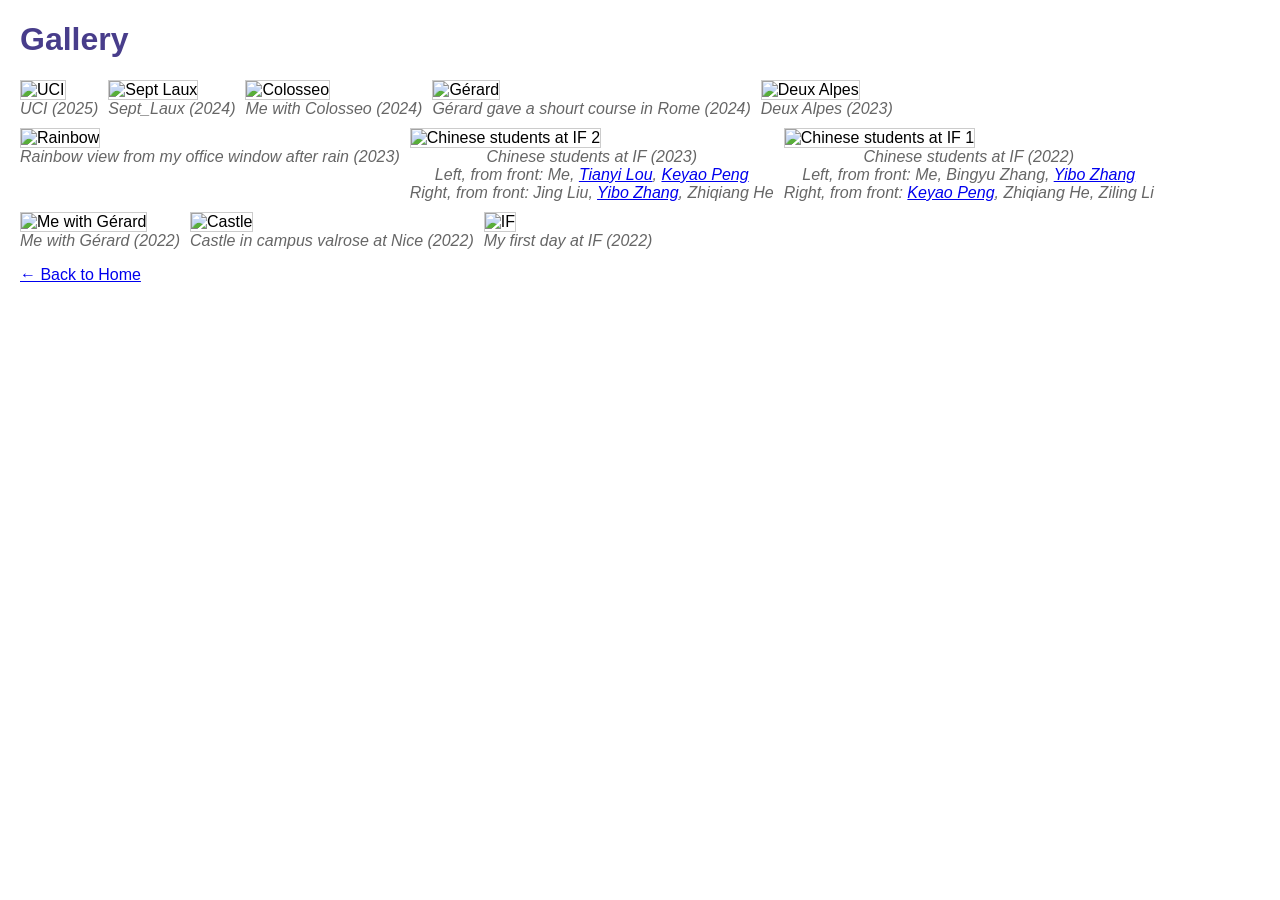
==== gallery.html @ c3345ebe "Create gallery.html" ====
<!DOCTYPE html>
<html lang="en">
<head>
  <meta charset="UTF-8">
  <title>Gallery</title>
  <style>
    body { font-family:sans-serif; background:white; margin:20px; }
    h1 { color:#483d8b; }
    .gallery { display:flex; flex-wrap:wrap; gap:10px; }
    .gallery figure { margin:0; }
    .gallery img { max-width:300px; height:auto; border:1px solid #ccc; }
    .gallery figcaption { text-align:center; font-style:italic; color:#666; }
  </style>
</head>
</head>
<body>
  <h1>Gallery</h1>
  <div class="gallery">

    <figure>
      <img src="gallery/UCI.jpg" alt="UCI">
      <figcaption>UCI (2025)</figcaption>
    </figure>
    
    <figure>
      <img src="gallery/Sept_Laux.jpg" alt="Sept Laux">
      <figcaption>Sept_Laux (2024)</figcaption>
    </figure>

    <figure>
      <img src="gallery/colosseo.jpg" alt="Colosseo">
      <figcaption>Me with Colosseo (2024)</figcaption>
    </figure>
    
    <figure>
      <img src="gallery/Gerard_Rome_Nov_2024.jpg" alt="Gérard">
      <figcaption>Gérard gave a shourt course in Rome (2024)</figcaption>
    </figure>

    <figure>
      <img src="gallery/deux_alpes" alt="Deux Alpes">
      <figcaption>Deux Alpes (2023)</figcaption>
    </figure>
    
    <figure>
      <img src="gallery/rainbow.jpg" alt="Rainbow">
      <figcaption>Rainbow view from my office window after rain (2023)</figcaption>
    </figure>
    
    <figure>
      <img src="gallery/IF2023.jpg" alt="Chinese students at IF 2">
       <figcaption>
        Chinese students at IF (2023)<br>
        Left, from front: Me, <a href="https://sites.google.com/view/tianyilou/">Tianyi Lou</a>, <a href="https://iamcxds.github.io/">Keyao Peng</a><br>
        Right, from front: Jing Liu, <a href="https://ahdoc.github.io/yibozhang/me.html">Yibo Zhang</a>, Zhiqiang He
      </figcaption>
    </figure>
    
    <figure>
      <img src="gallery/IF2022.jpg" alt="Chinese students at IF 1">
       <figcaption>
        Chinese students at IF (2022)<br>
        Left, from front: Me, Bingyu Zhang, <a href="https://ahdoc.github.io/yibozhang/me.html">Yibo Zhang</a><br>
        Right, from front: <a href="https://iamcxds.github.io/">Keyao Peng</a>, Zhiqiang He, Ziling Li
      </figcaption>
    </figure>
    
    <figure>
      <img src="gallery/Sha_Besson_2022.jpg" alt="Me with Gérard">
      <figcaption>Me with Gérard (2022)</figcaption>
    </figure>
    
    <figure>
      <img src="gallery/castle_valrose.jpg" alt="Castle">
      <figcaption>Castle in campus valrose at Nice (2022)</figcaption>
    </figure>
    
    <figure>
      <img src="gallery/first_day_if.jpg" alt="IF">
      <figcaption>My first day at IF (2022)</figcaption>
    </figure>
    <!-- 根据需要添加更多图片 -->
  </div>

  <p><a href="index.html">← Back to Home</a></p>
</body>
</html>
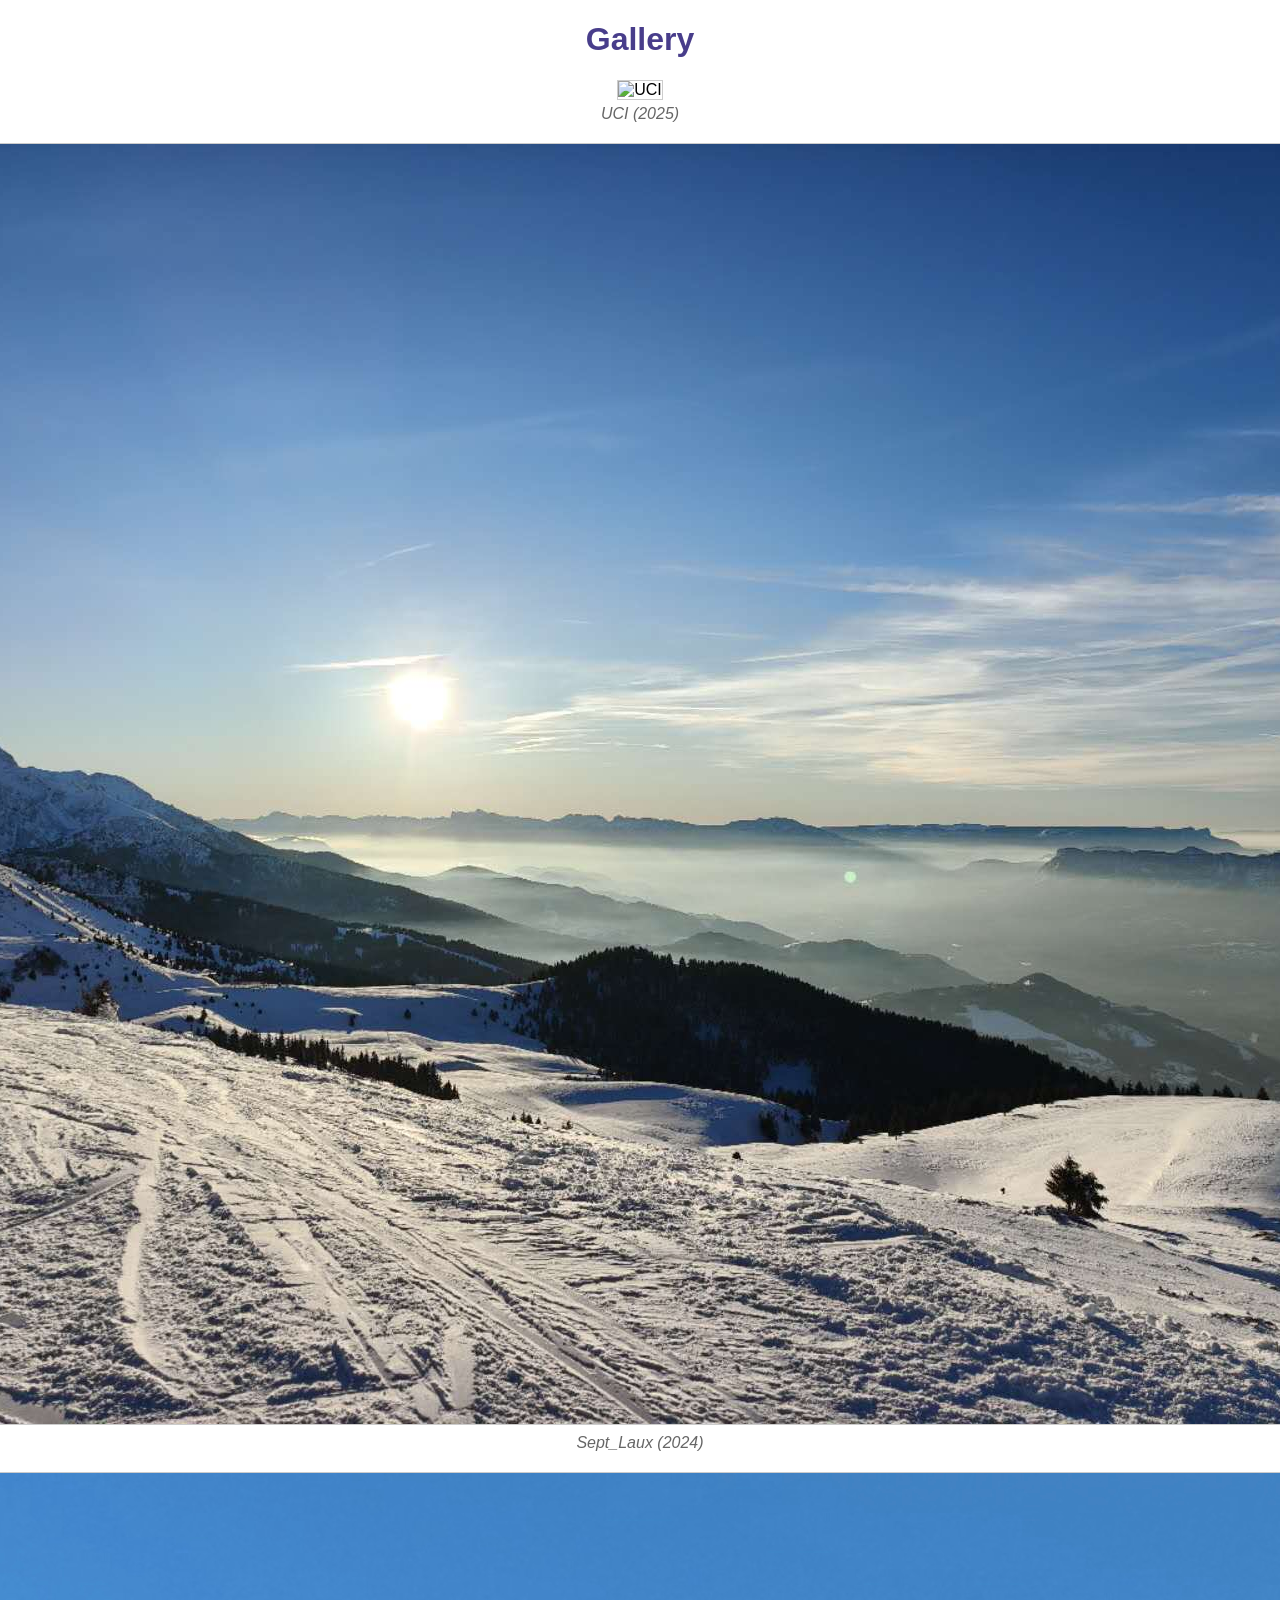
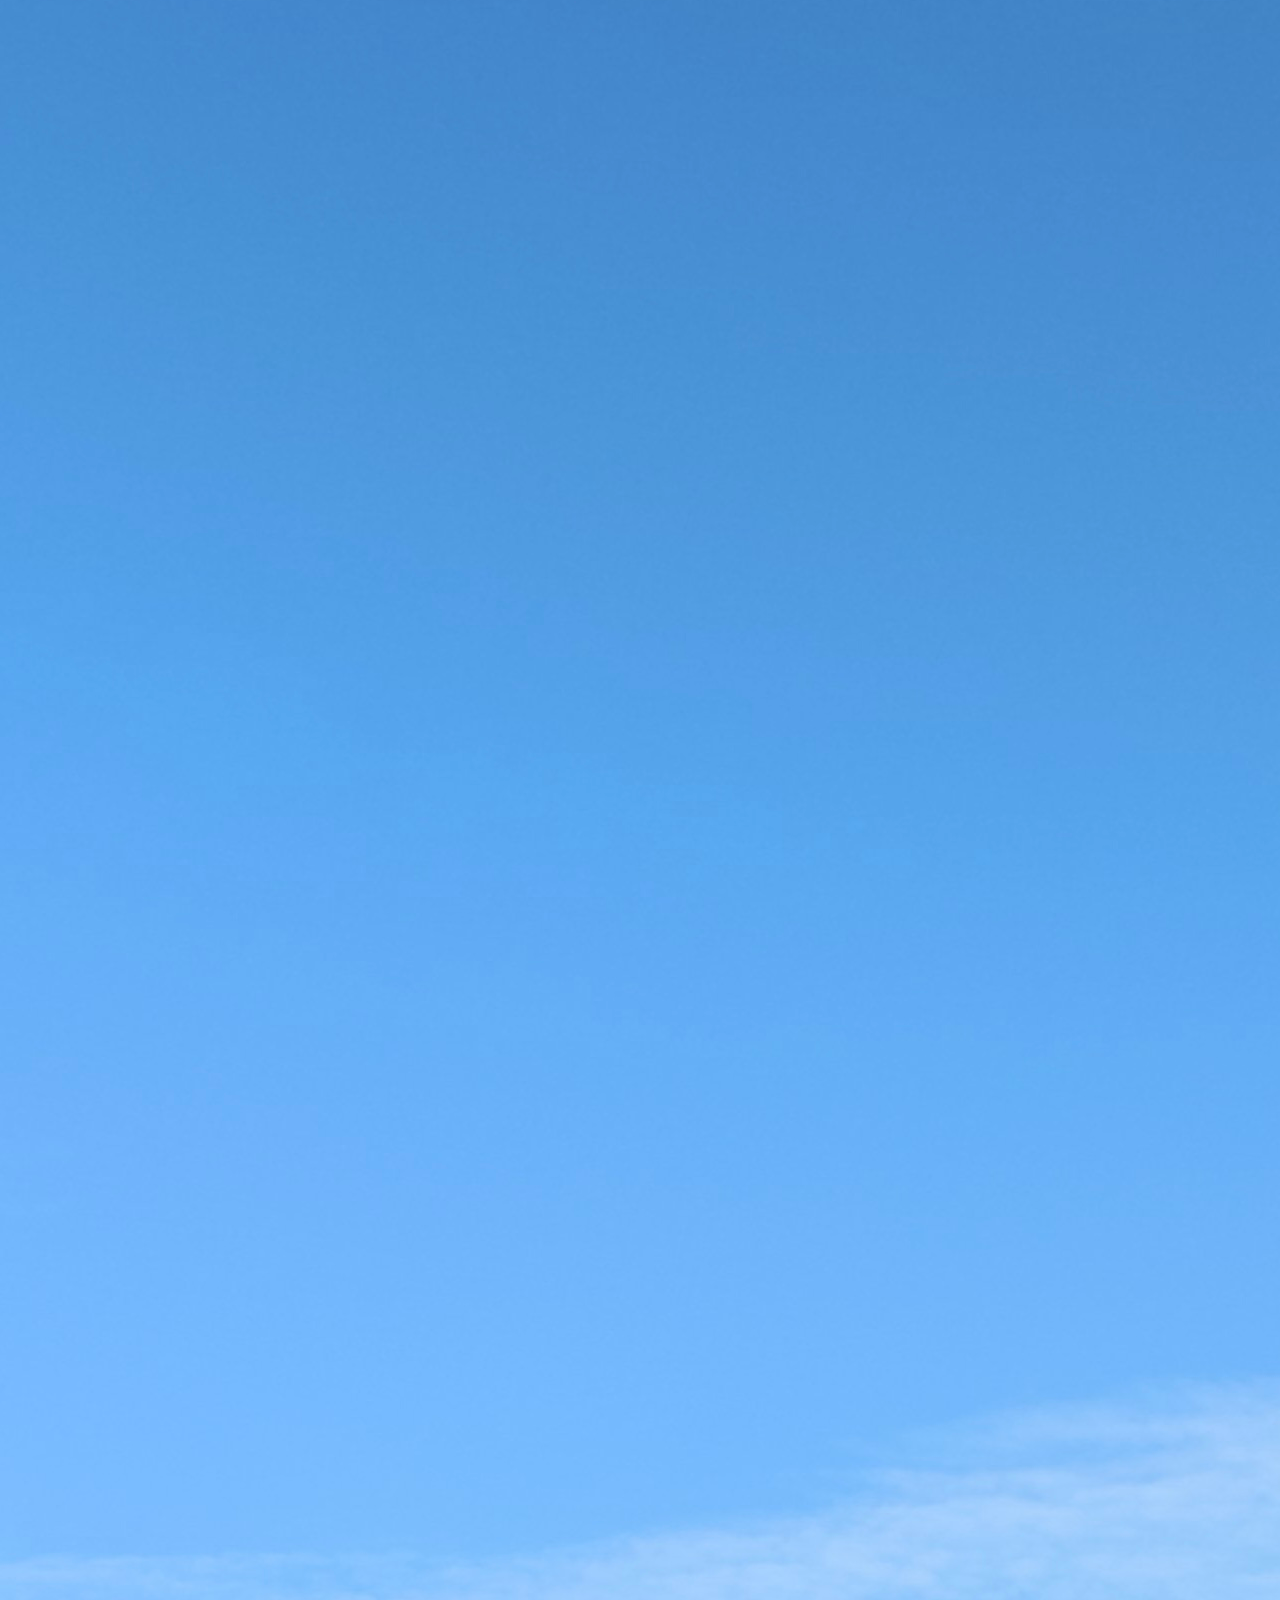
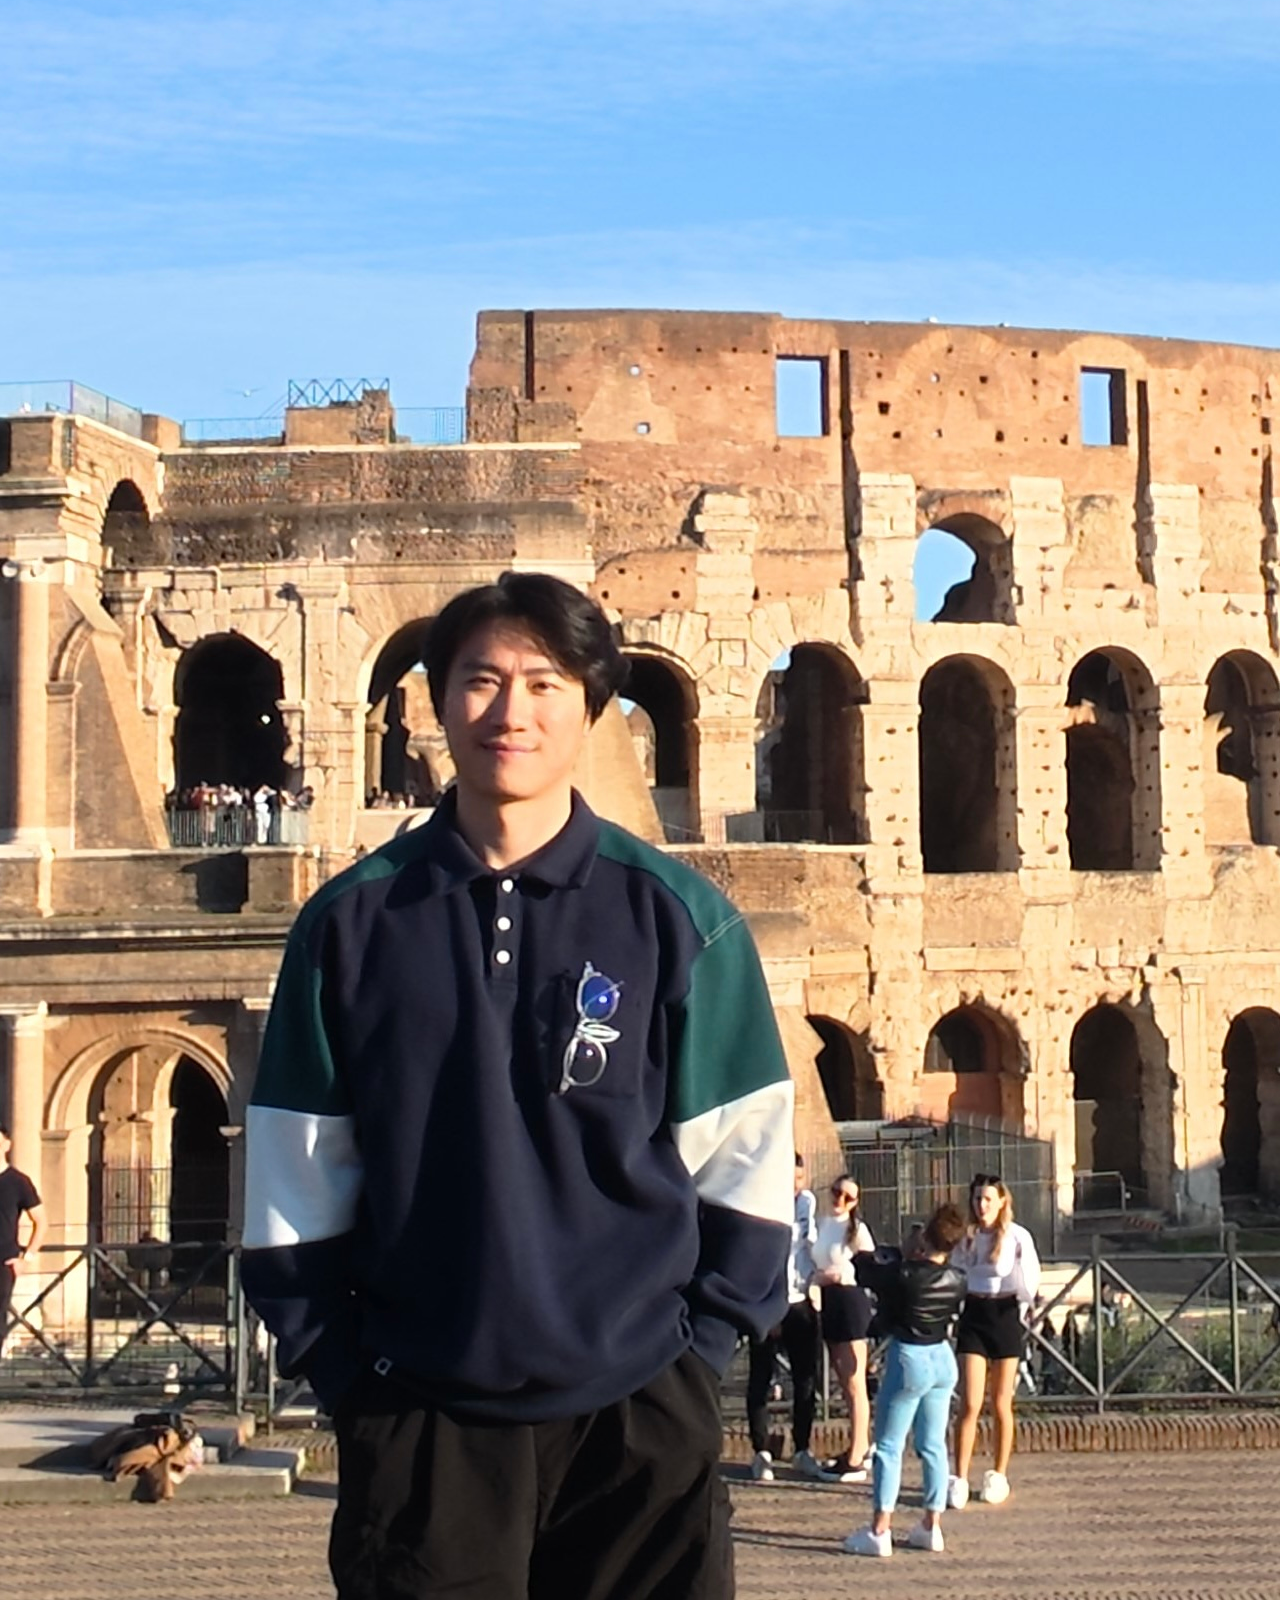
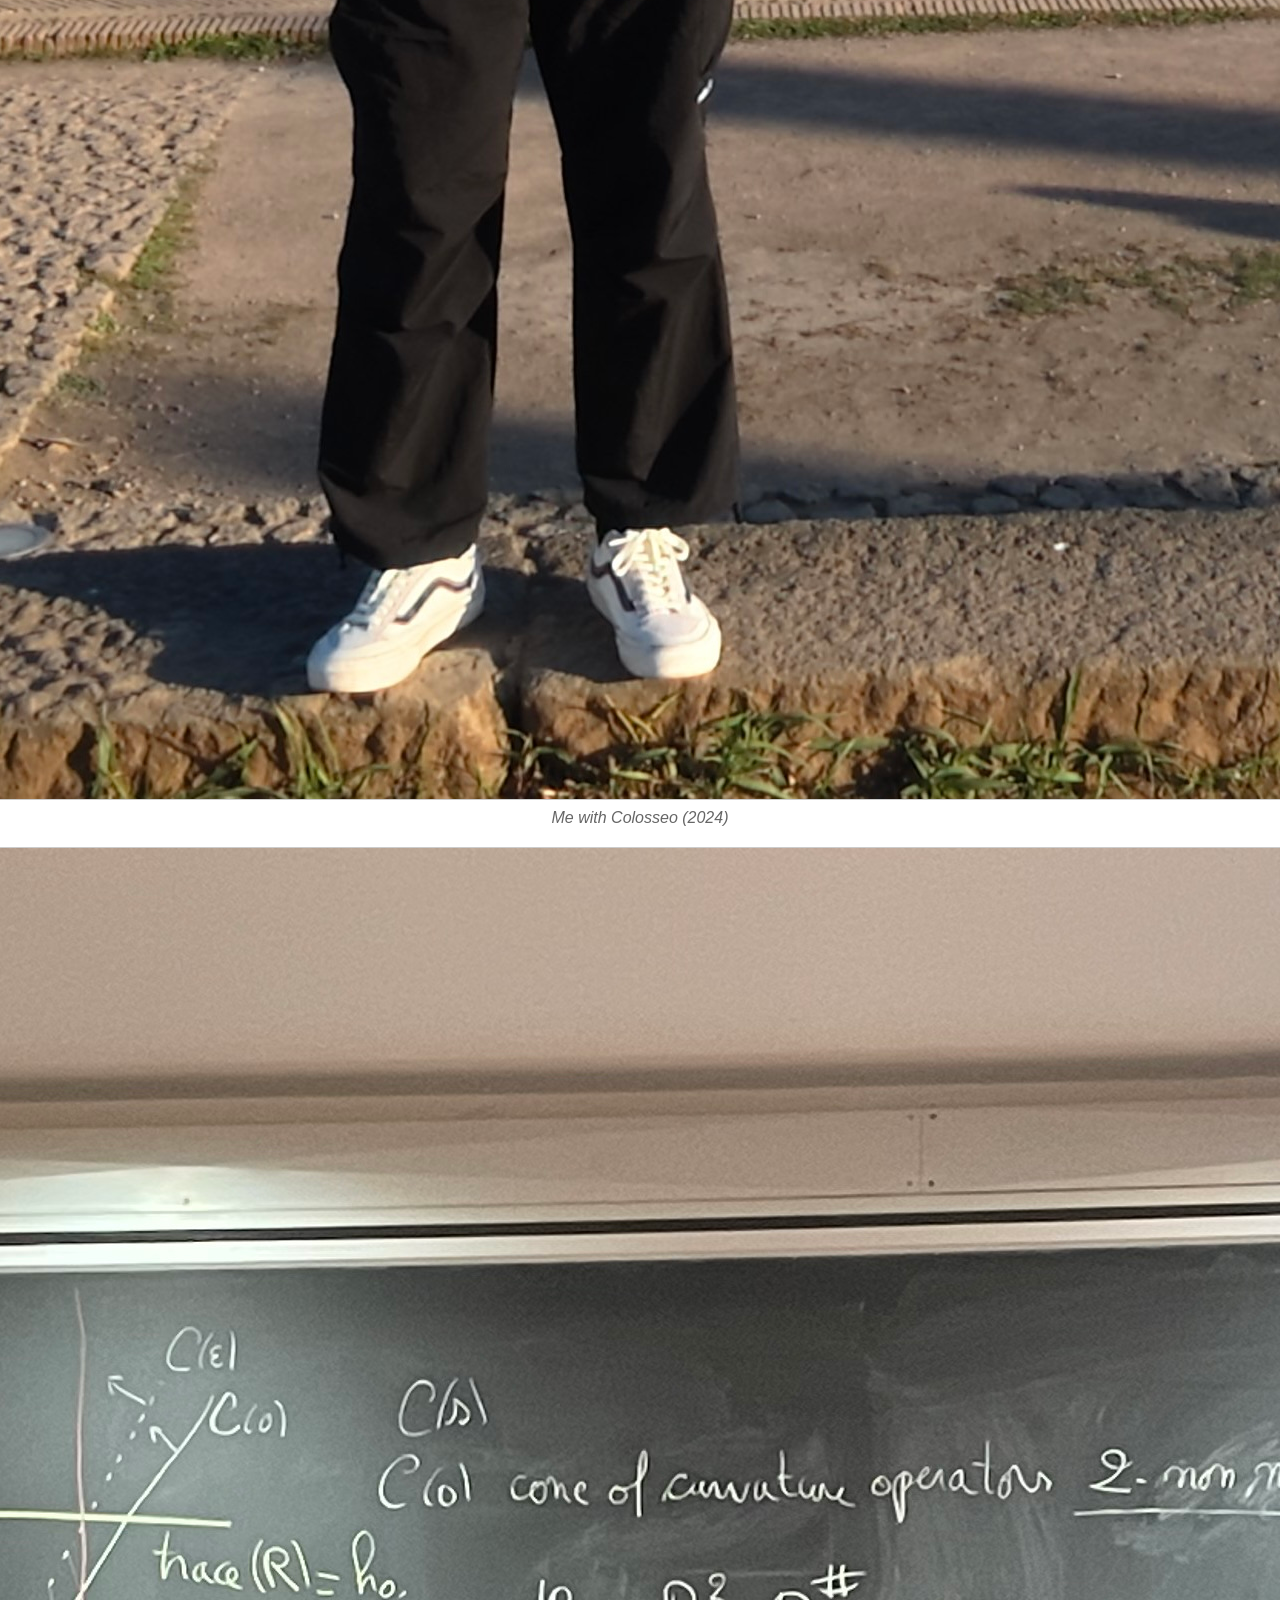
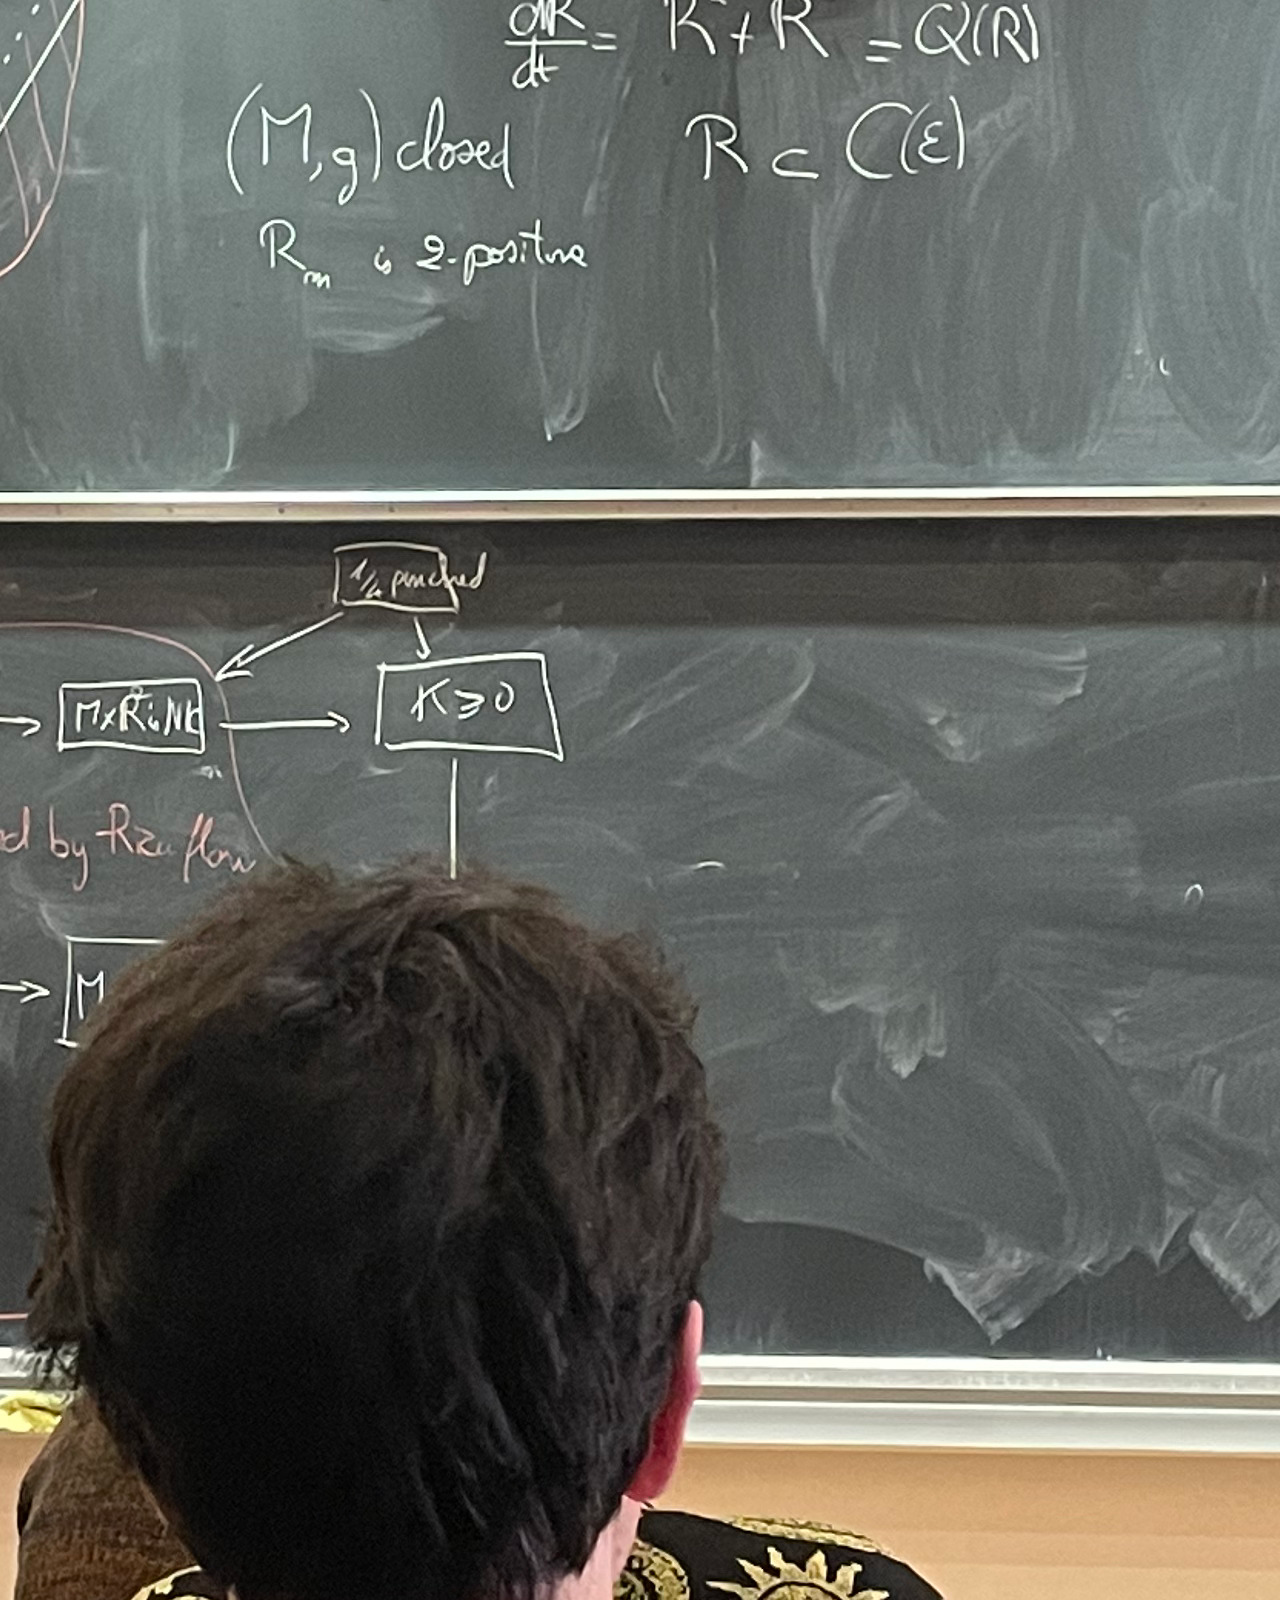
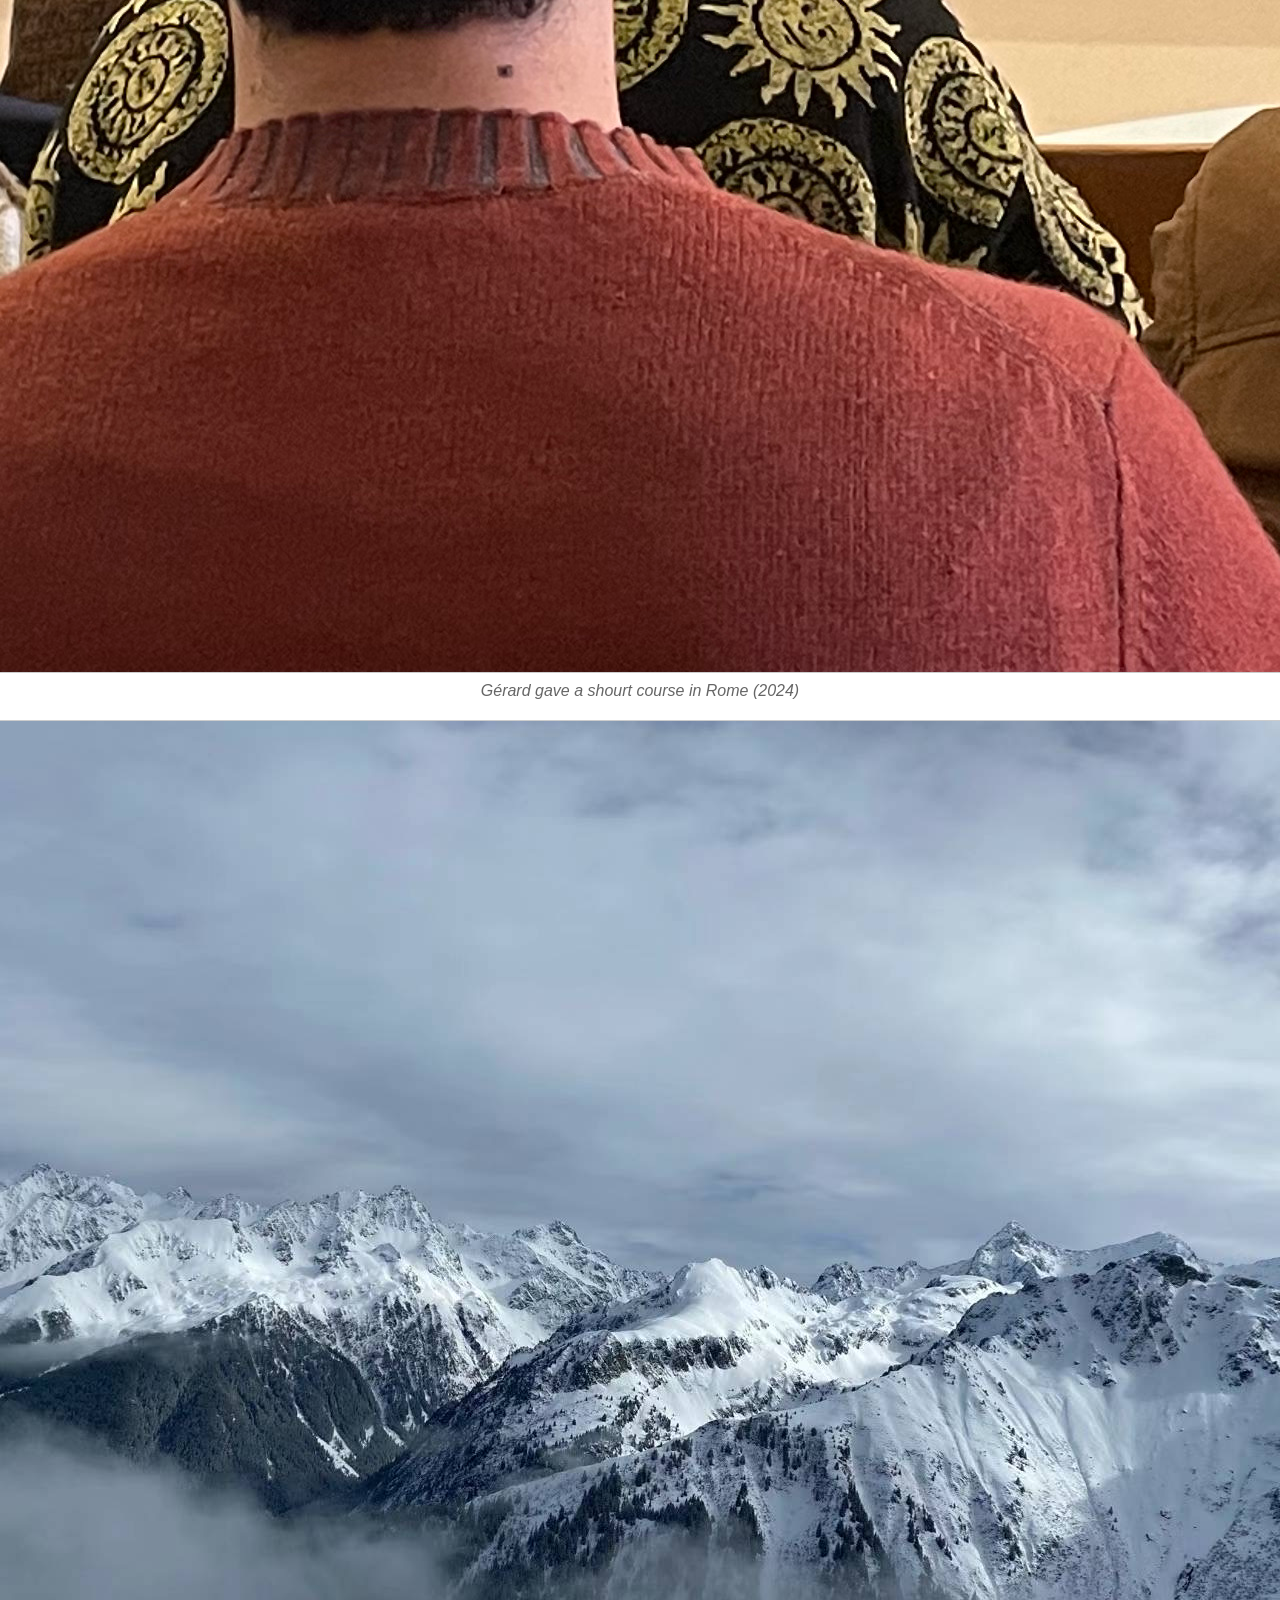
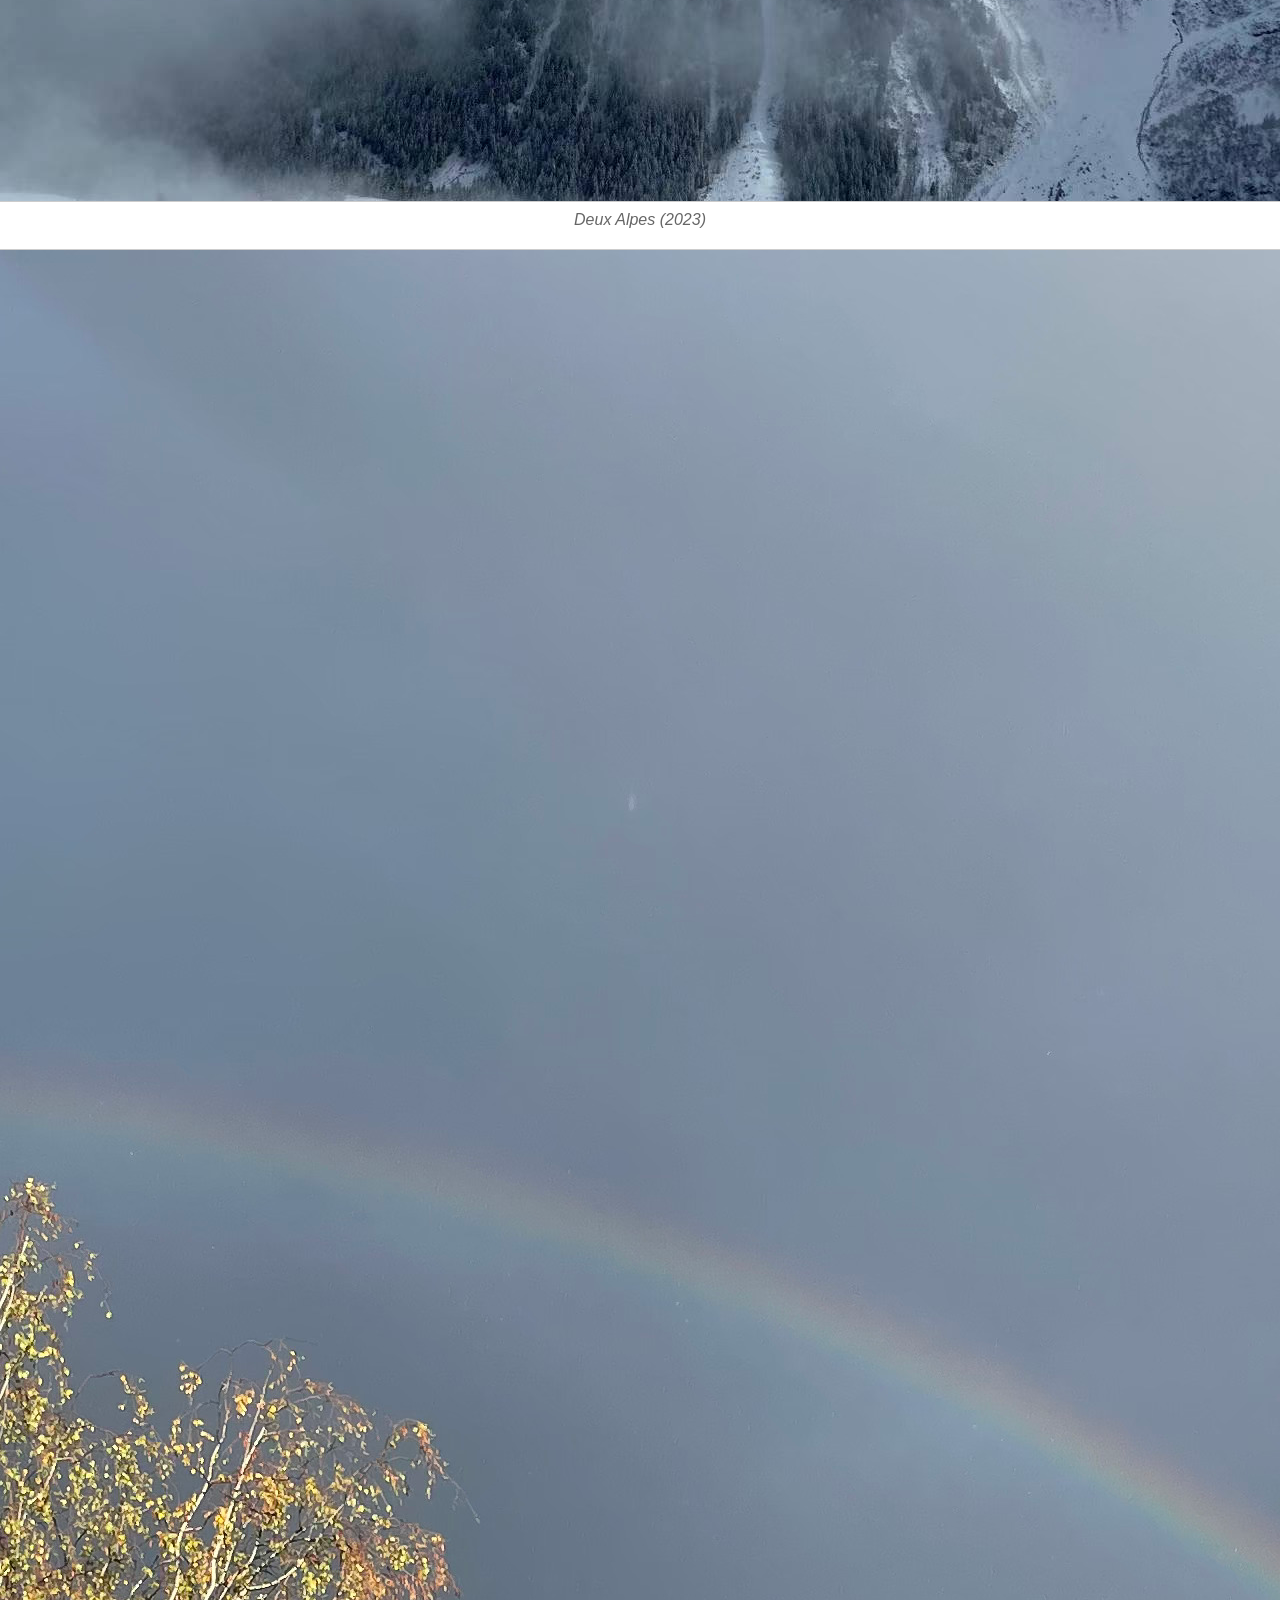
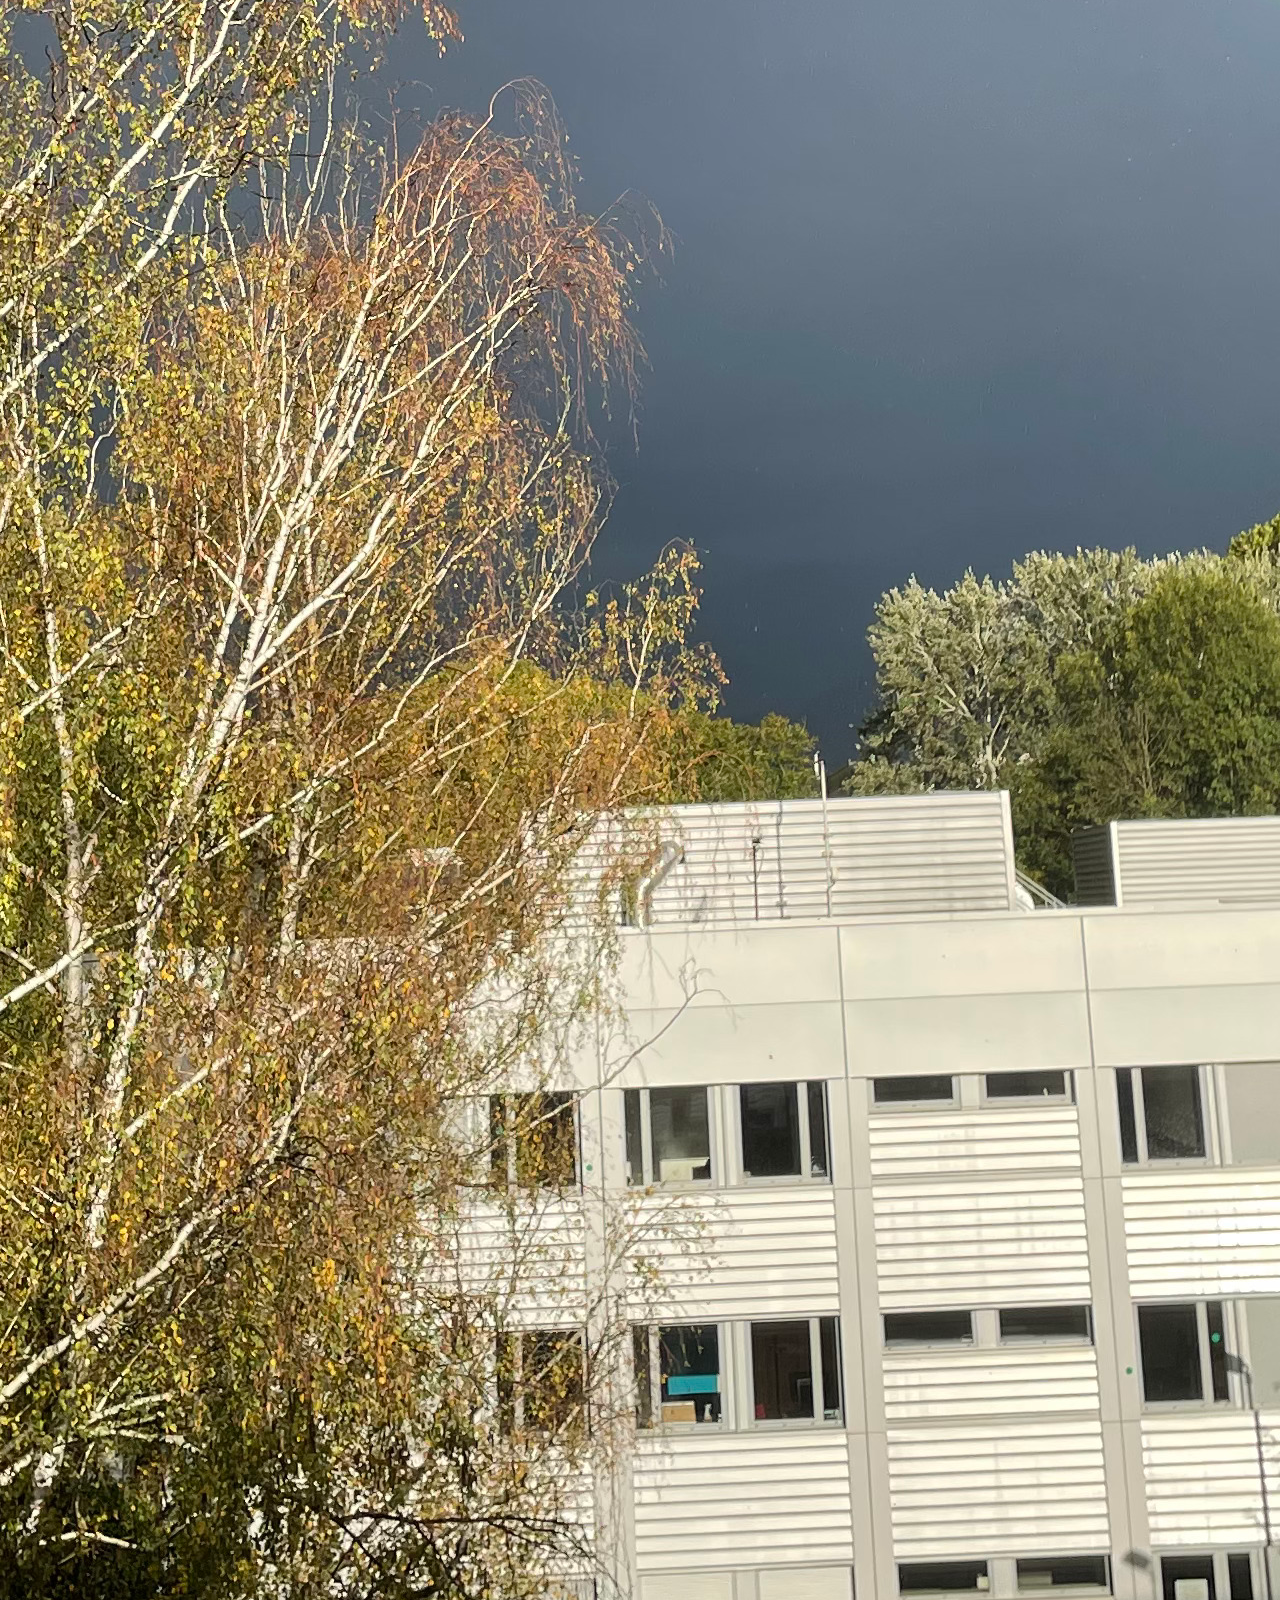
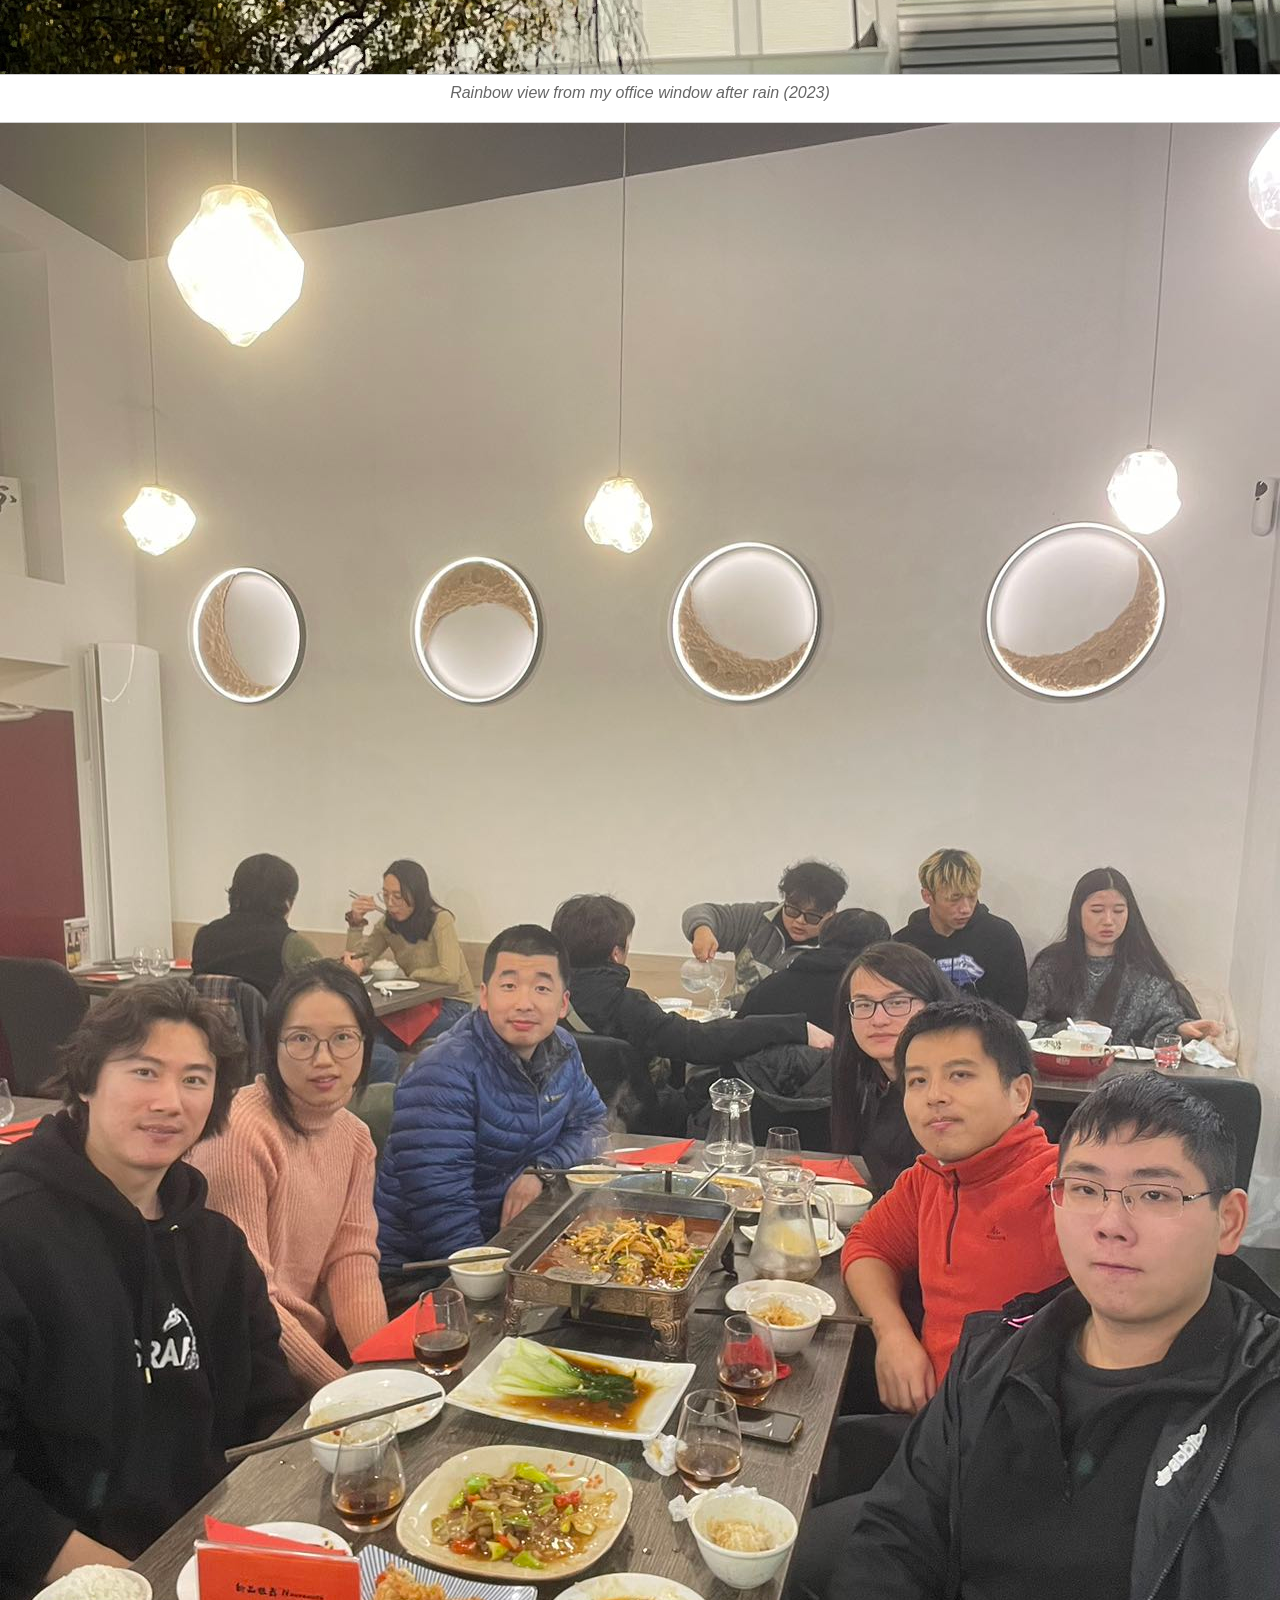
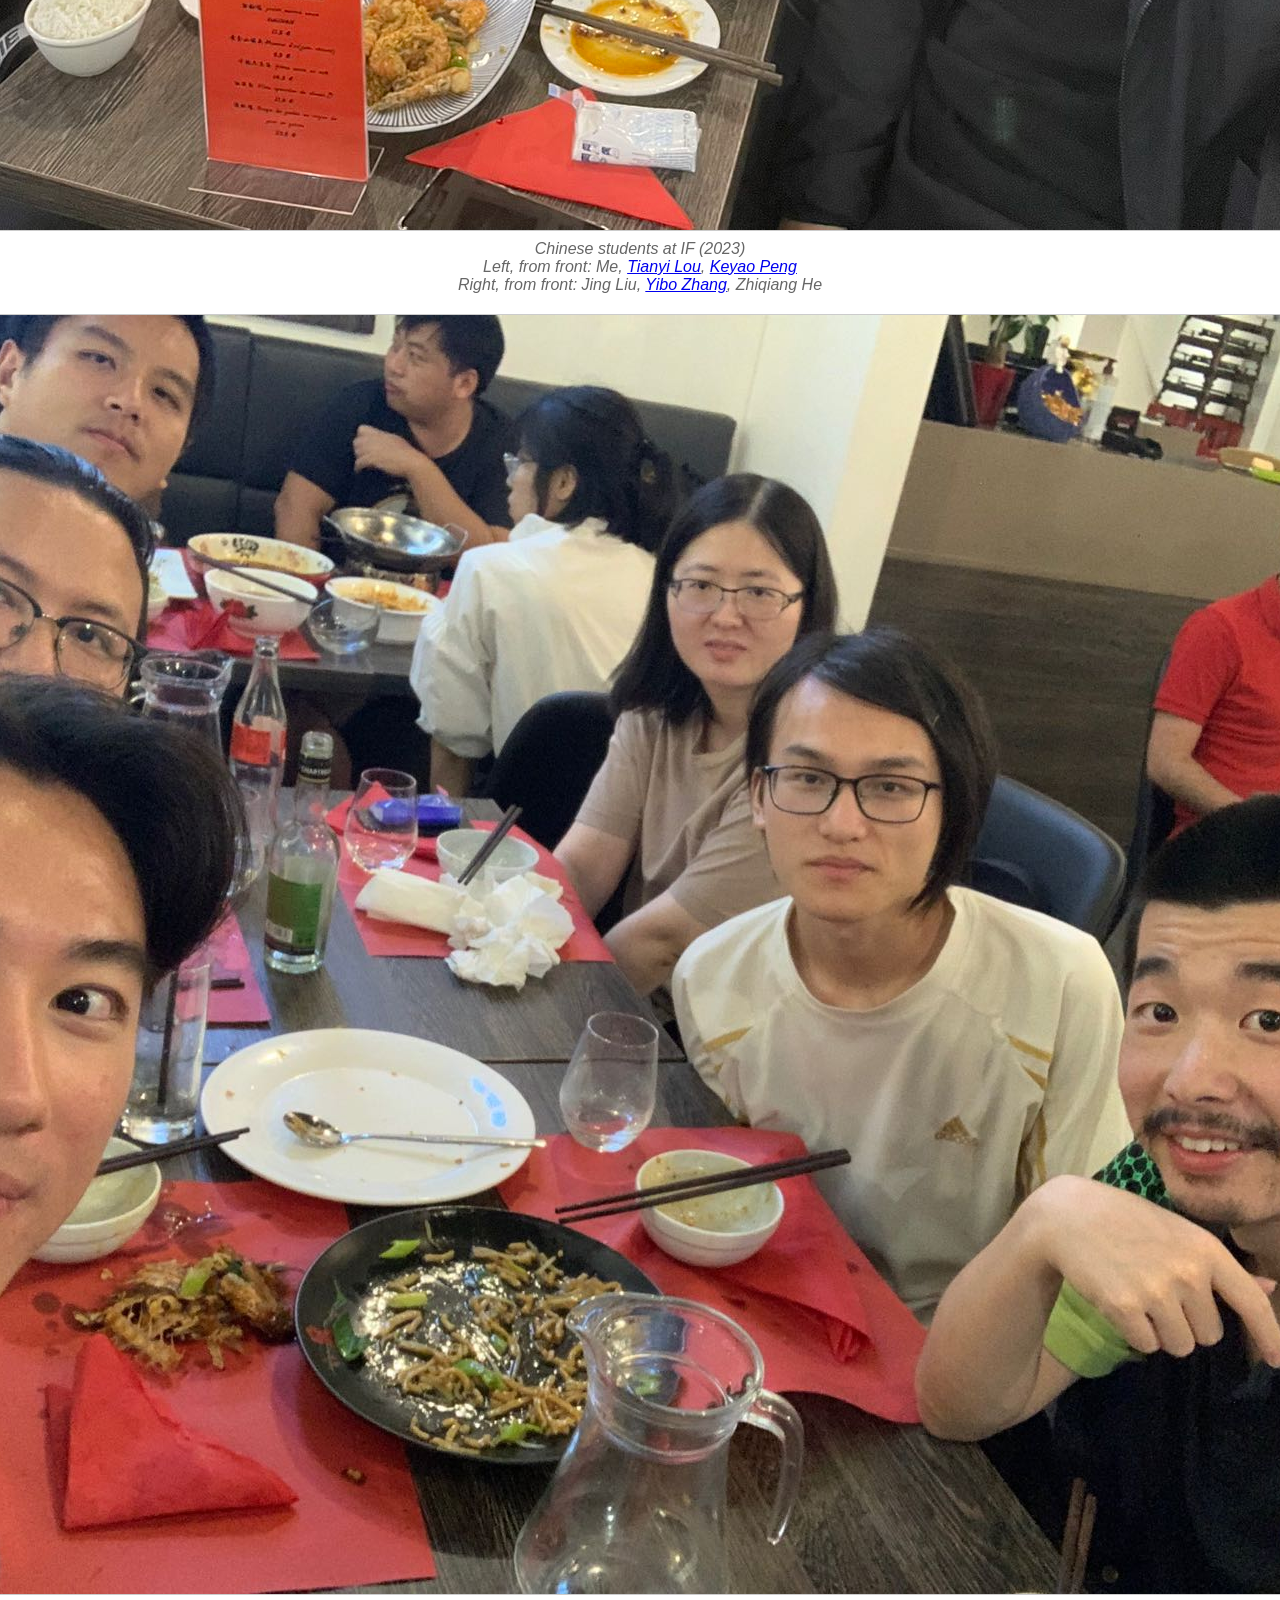
==== commit fa6f4606: "Update gallery.html" ====
--- a/gallery.html
+++ b/gallery.html
@@ -2,16 +2,17 @@
 <html lang="en">
 <head>
   <meta charset="UTF-8">
-  <title>Gallery</title>
+  <title>Gallery - Zehao Sha</title>
   <style>
-    body { font-family:sans-serif; background:white; margin:20px; }
-    h1 { color:#483d8b; }
-    .gallery { display:flex; flex-wrap:wrap; gap:10px; }
-    .gallery figure { margin:0; }
-    .gallery img { max-width:300px; height:auto; border:1px solid #ccc; }
-    .gallery figcaption { text-align:center; font-style:italic; color:#666; }
+    body { font-family: sans-serif; background-color: white; margin: 20px; }
+    h1 { color: #483d8b; text-align: center; }
+    .gallery { display: flex; flex-direction: column; align-items: center; gap: 20px; }
+    .gallery figure { margin: 0; text-align: center; }
+    .gallery img { border: 1px solid #ccc; width: auto; height: auto; }
+    .gallery figcaption { margin-top: 5px; font-style: italic; color: #666; }
+    a.back-link { display: block; text-align: center; margin-top: 30px; color: #483d8b; text-decoration: none; }
+    a.back-link:hover { text-decoration: underline; }
   </style>
-</head>
 </head>
 <body>
   <h1>Gallery</h1>
@@ -38,7 +39,7 @@
     </figure>
 
     <figure>
-      <img src="gallery/deux_alpes" alt="Deux Alpes">
+      <img src="gallery/deux_alpes.jpg" alt="Deux Alpes">
       <figcaption>Deux Alpes (2023)</figcaption>
     </figure>
     
@@ -60,7 +61,7 @@
       <img src="gallery/IF2022.jpg" alt="Chinese students at IF 1">
        <figcaption>
         Chinese students at IF (2022)<br>
-        Left, from front: Me, Bingyu Zhang, <a href="https://ahdoc.github.io/yibozhang/me.html">Yibo Zhang</a><br>
+        Left, from front: Me, <a href="https://byzhang.cn/">Bingyu Zhang</a>, <a href="https://ahdoc.github.io/yibozhang/me.html">Yibo Zhang</a><br>
         Right, from front: <a href="https://iamcxds.github.io/">Keyao Peng</a>, Zhiqiang He, Ziling Li
       </figcaption>
     </figure>
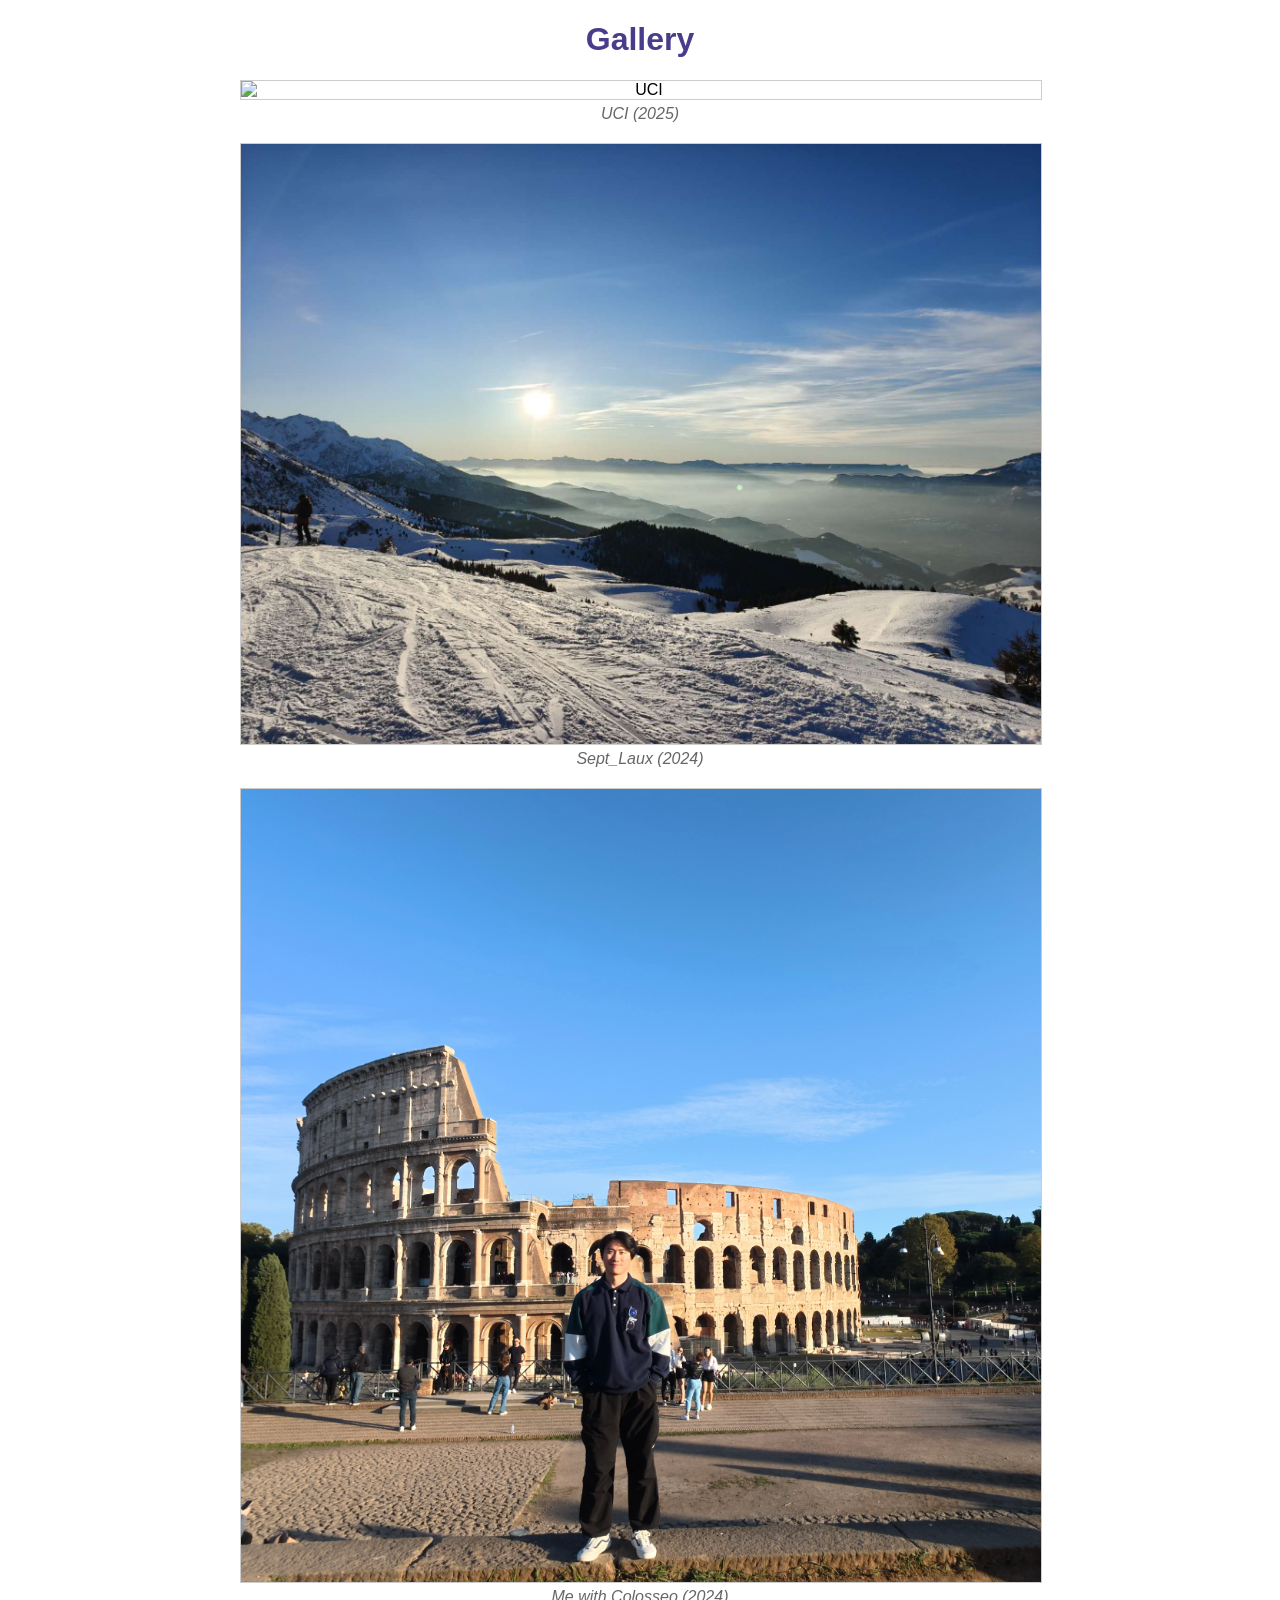
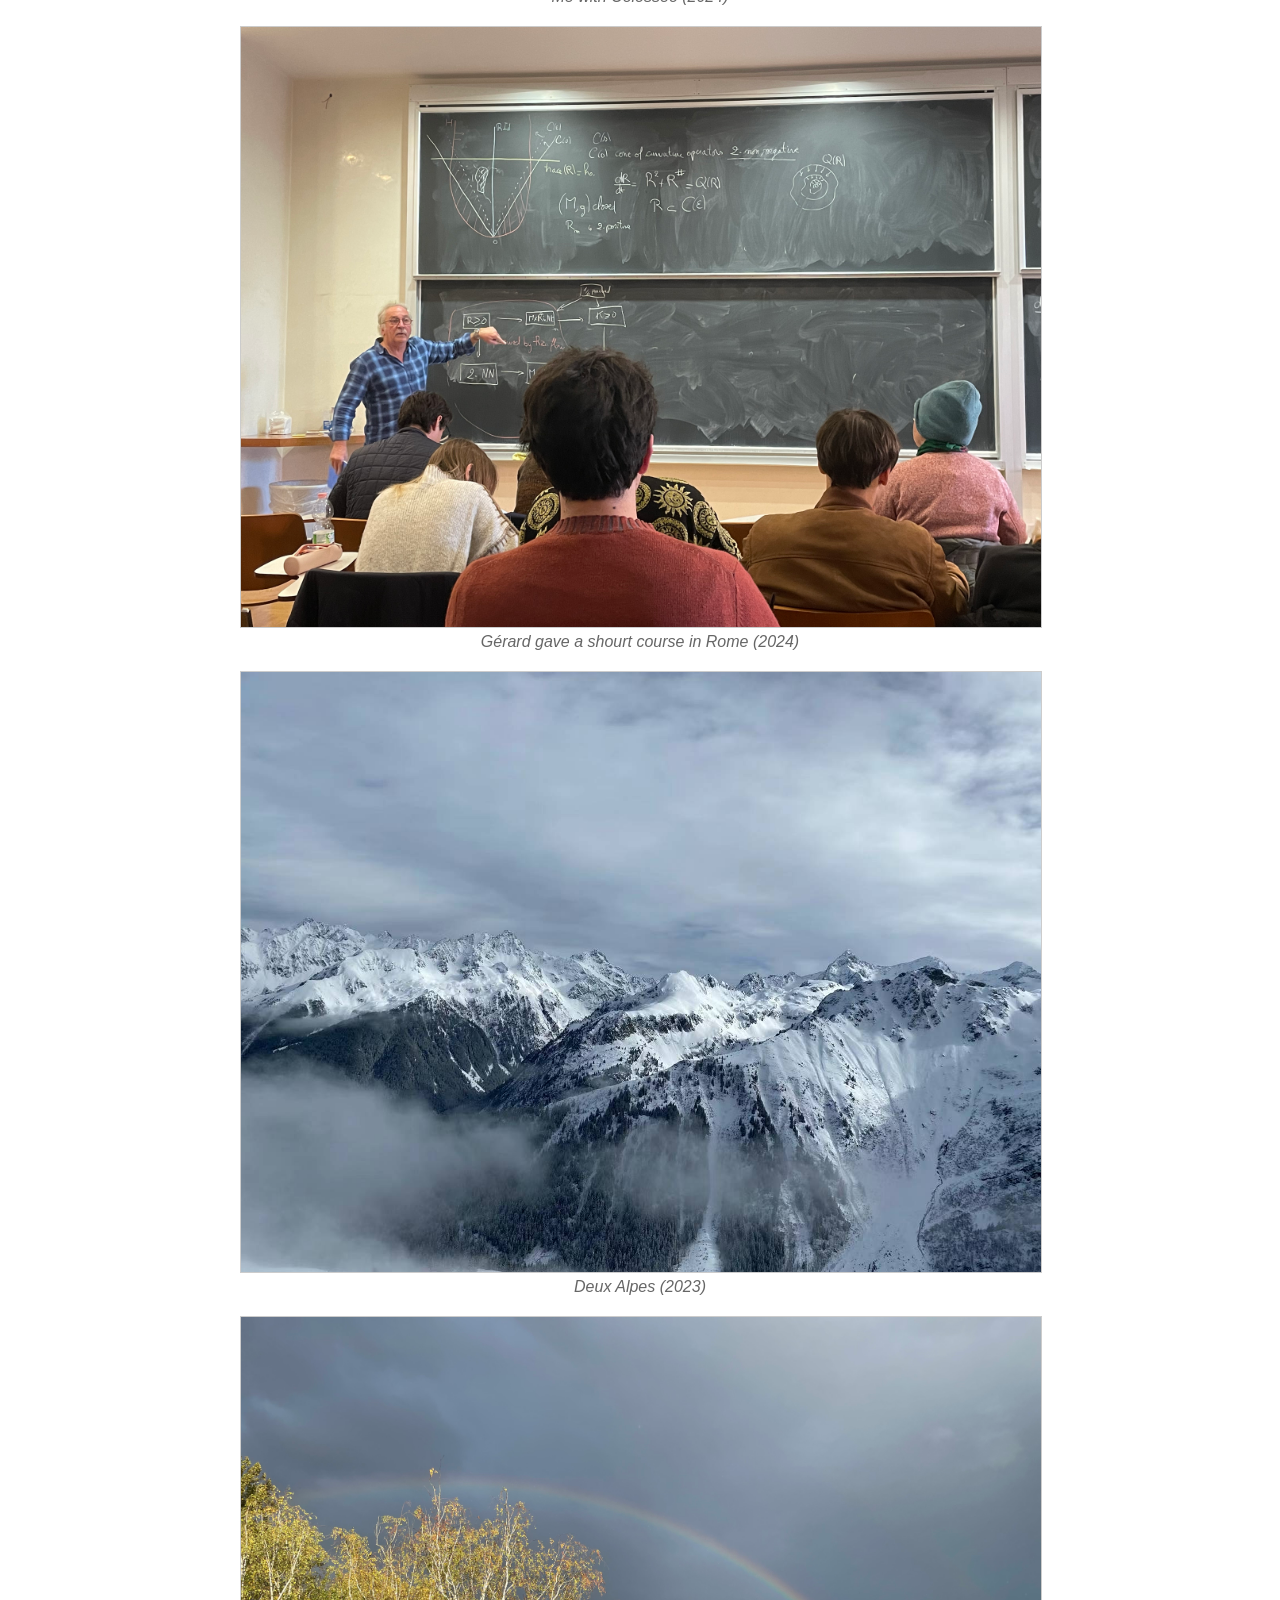
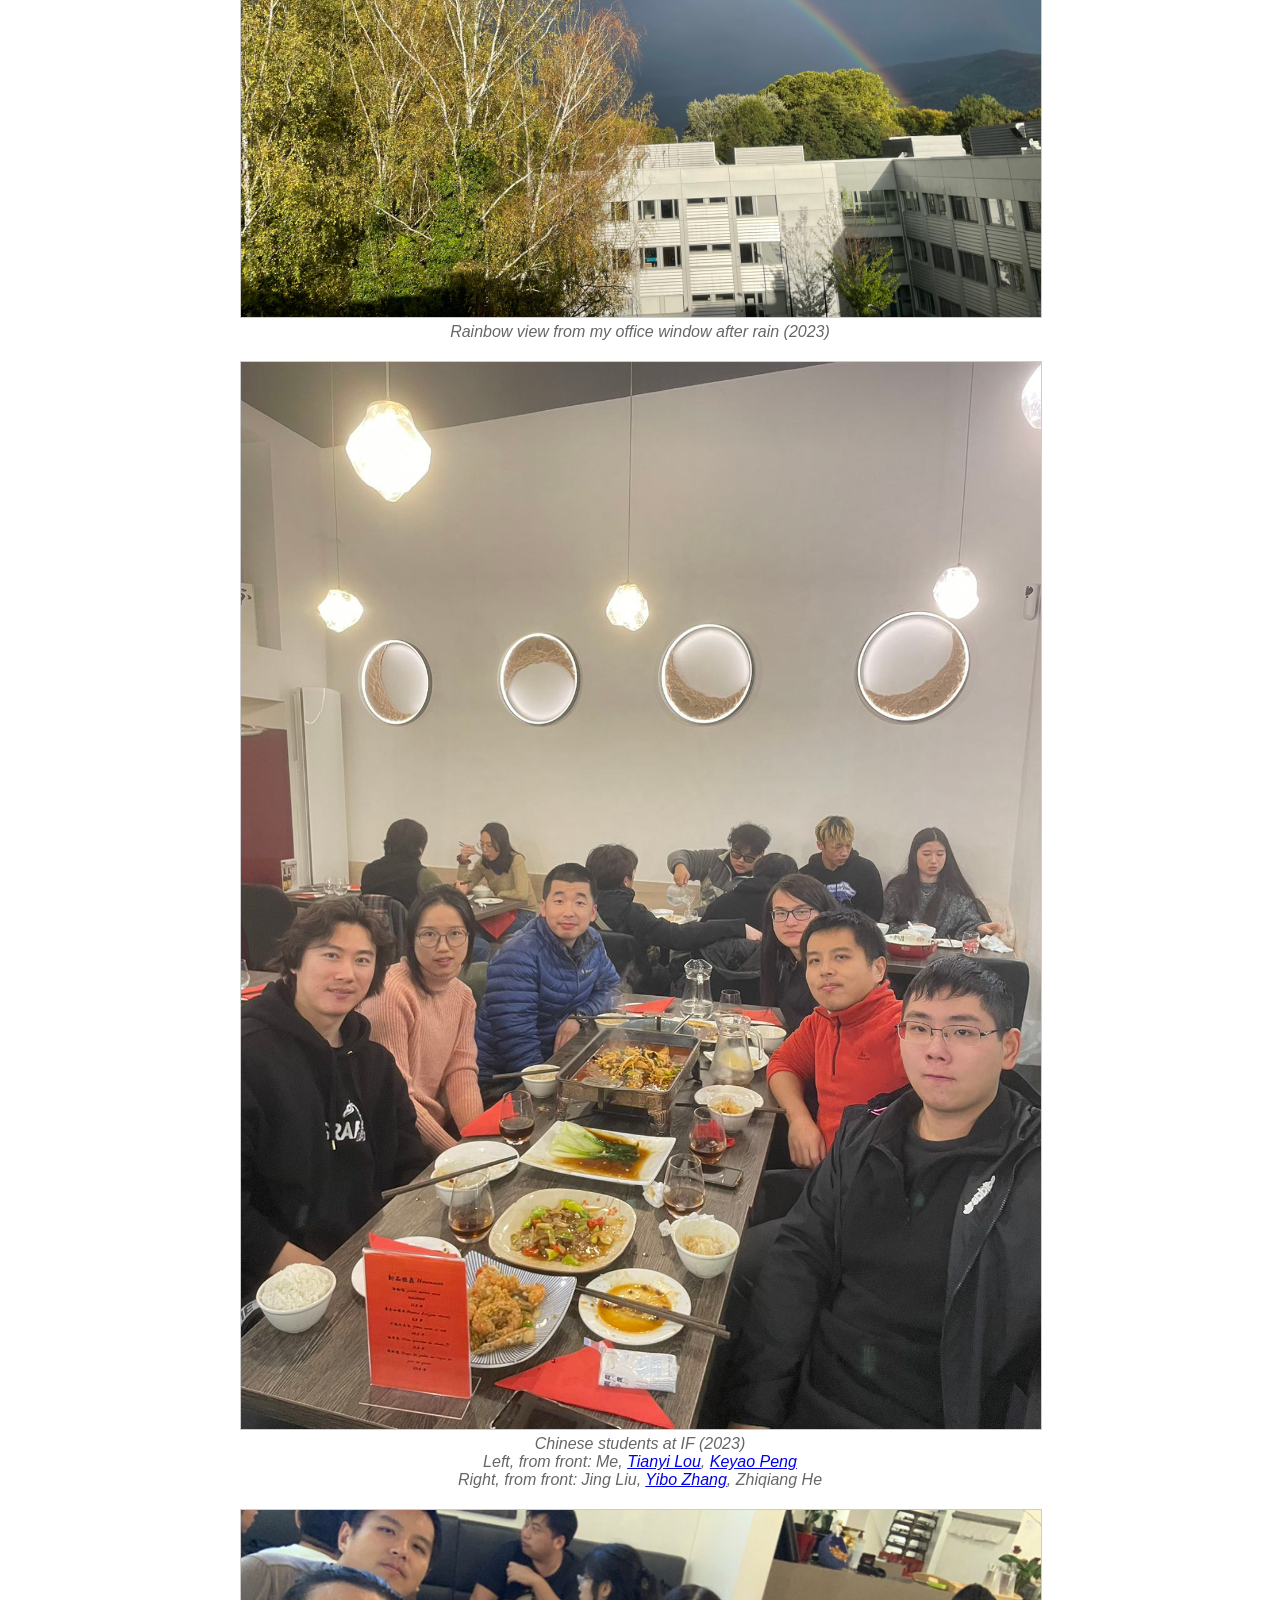
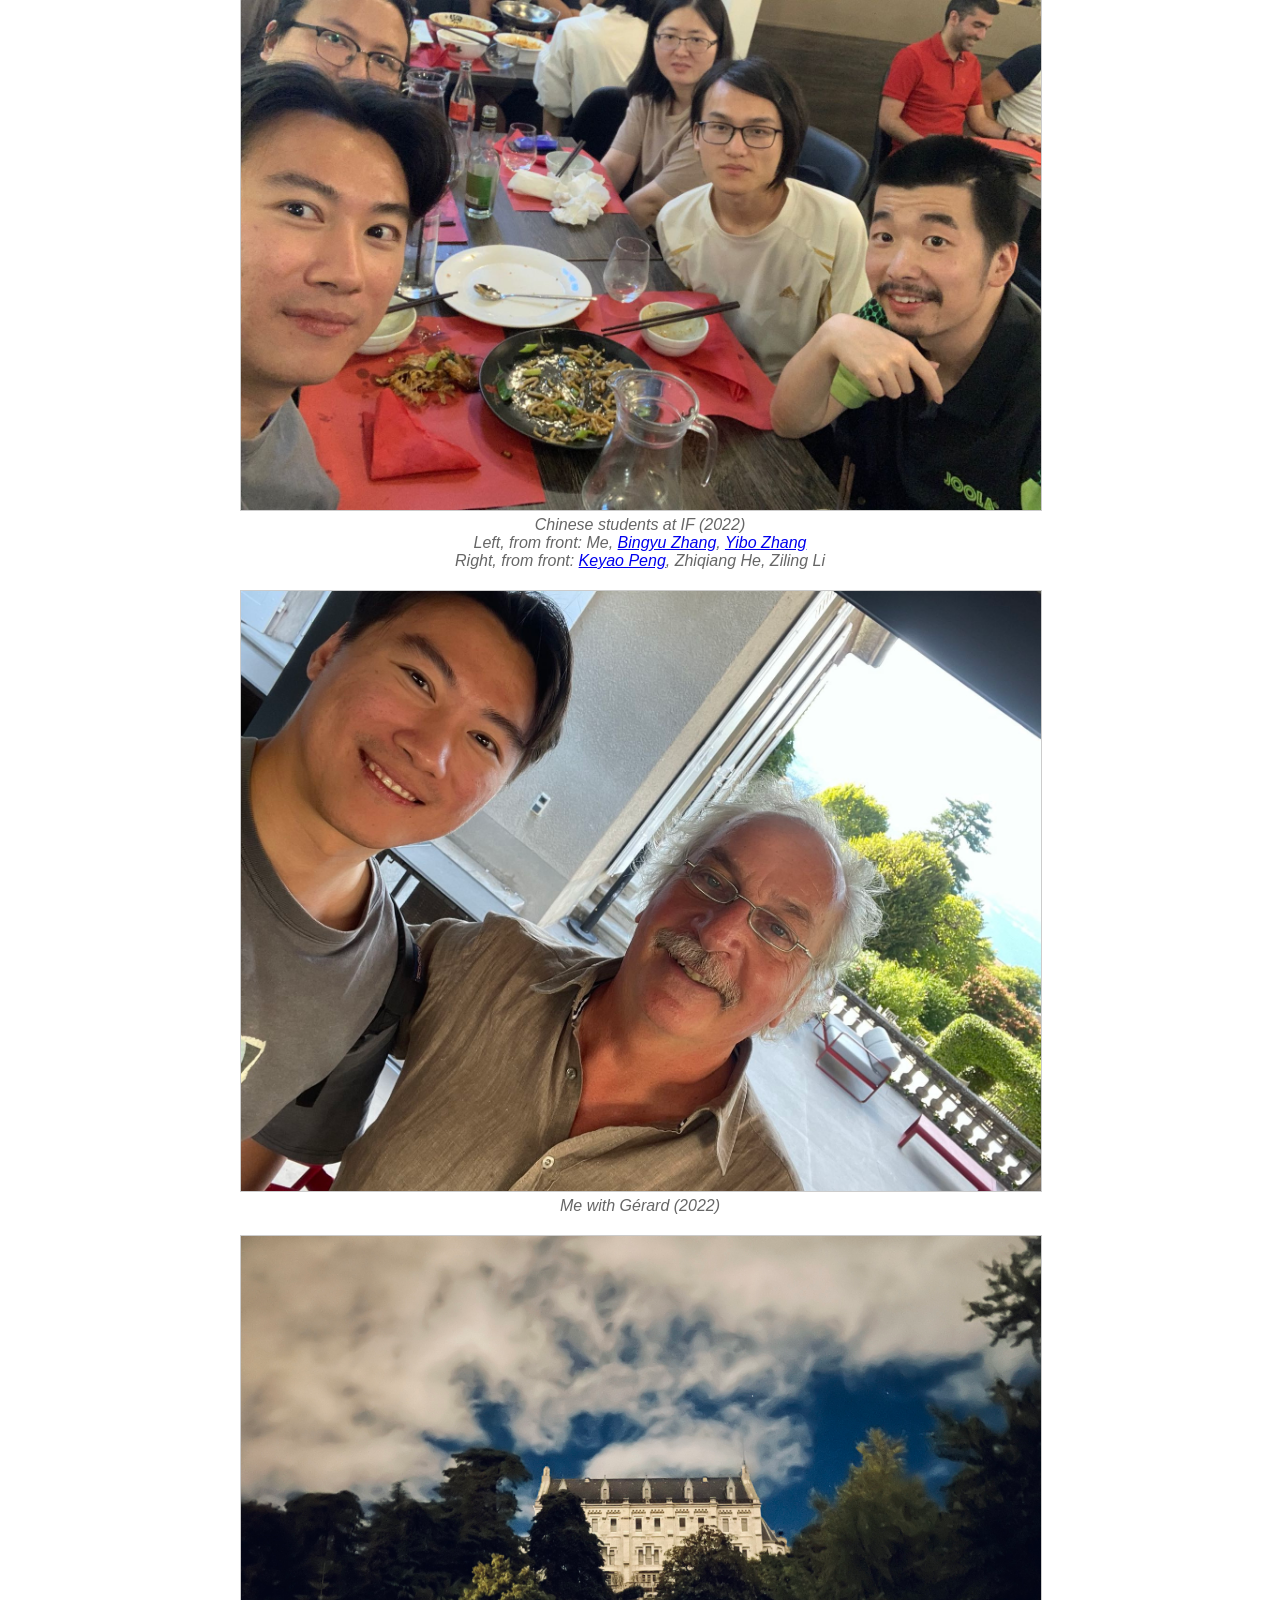
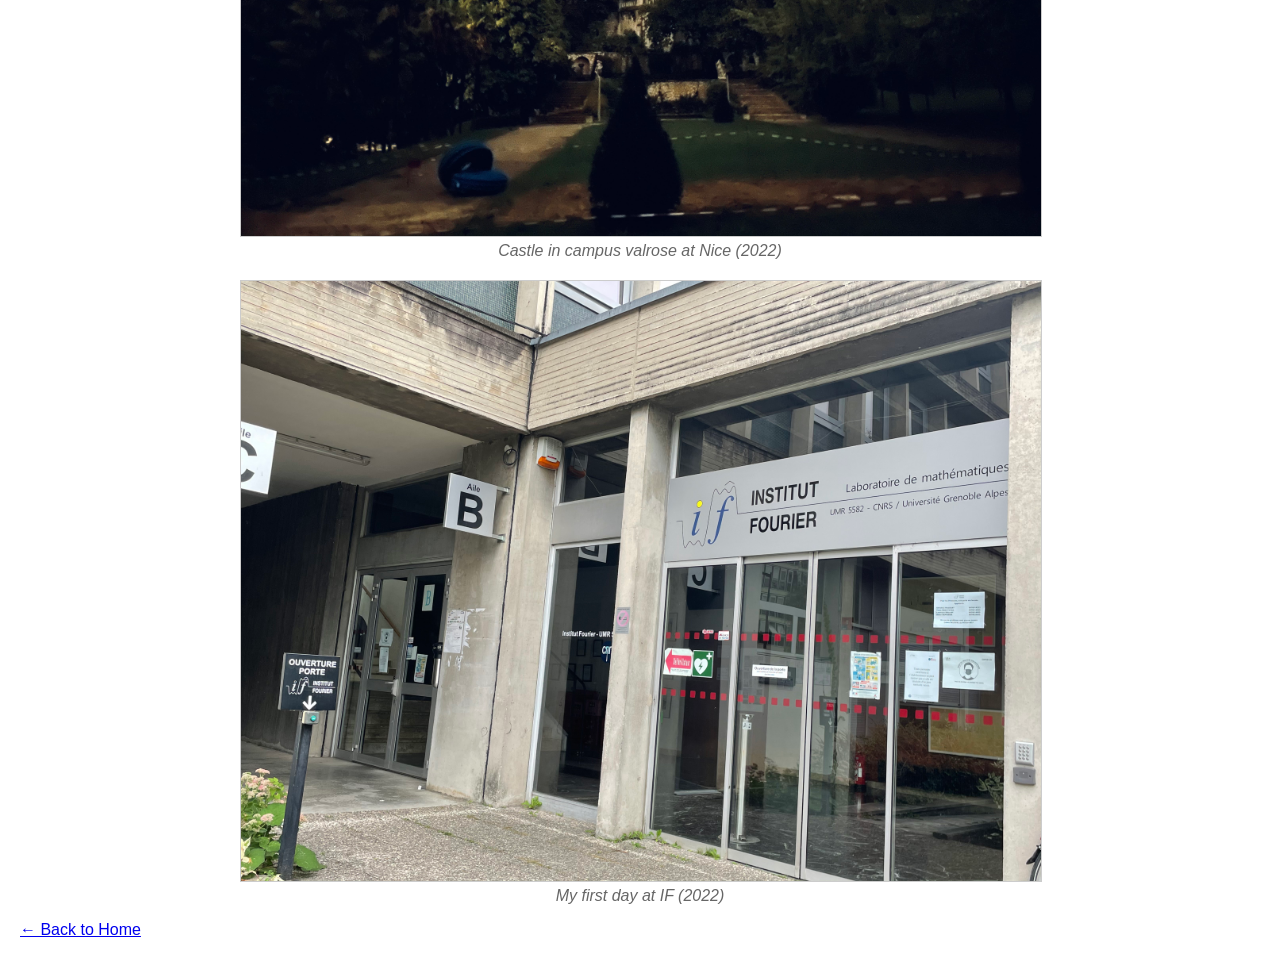
==== commit 2ec2f5ec: "Update gallery.html" ====
--- a/gallery.html
+++ b/gallery.html
@@ -7,8 +7,8 @@
     body { font-family: sans-serif; background-color: white; margin: 20px; }
     h1 { color: #483d8b; text-align: center; }
     .gallery { display: flex; flex-direction: column; align-items: center; gap: 20px; }
-    .gallery figure { margin: 0; text-align: center; }
-    .gallery img { border: 1px solid #ccc; width: auto; height: auto; }
+    .gallery figure { margin: 0; width: 100%; max-width: 800px; text-align: center; }
+    .gallery img { border: 1px solid #ccc; width: 100%; height: auto; display: block; }
     .gallery figcaption { margin-top: 5px; font-style: italic; color: #666; }
     a.back-link { display: block; text-align: center; margin-top: 30px; color: #483d8b; text-decoration: none; }
     a.back-link:hover { text-decoration: underline; }
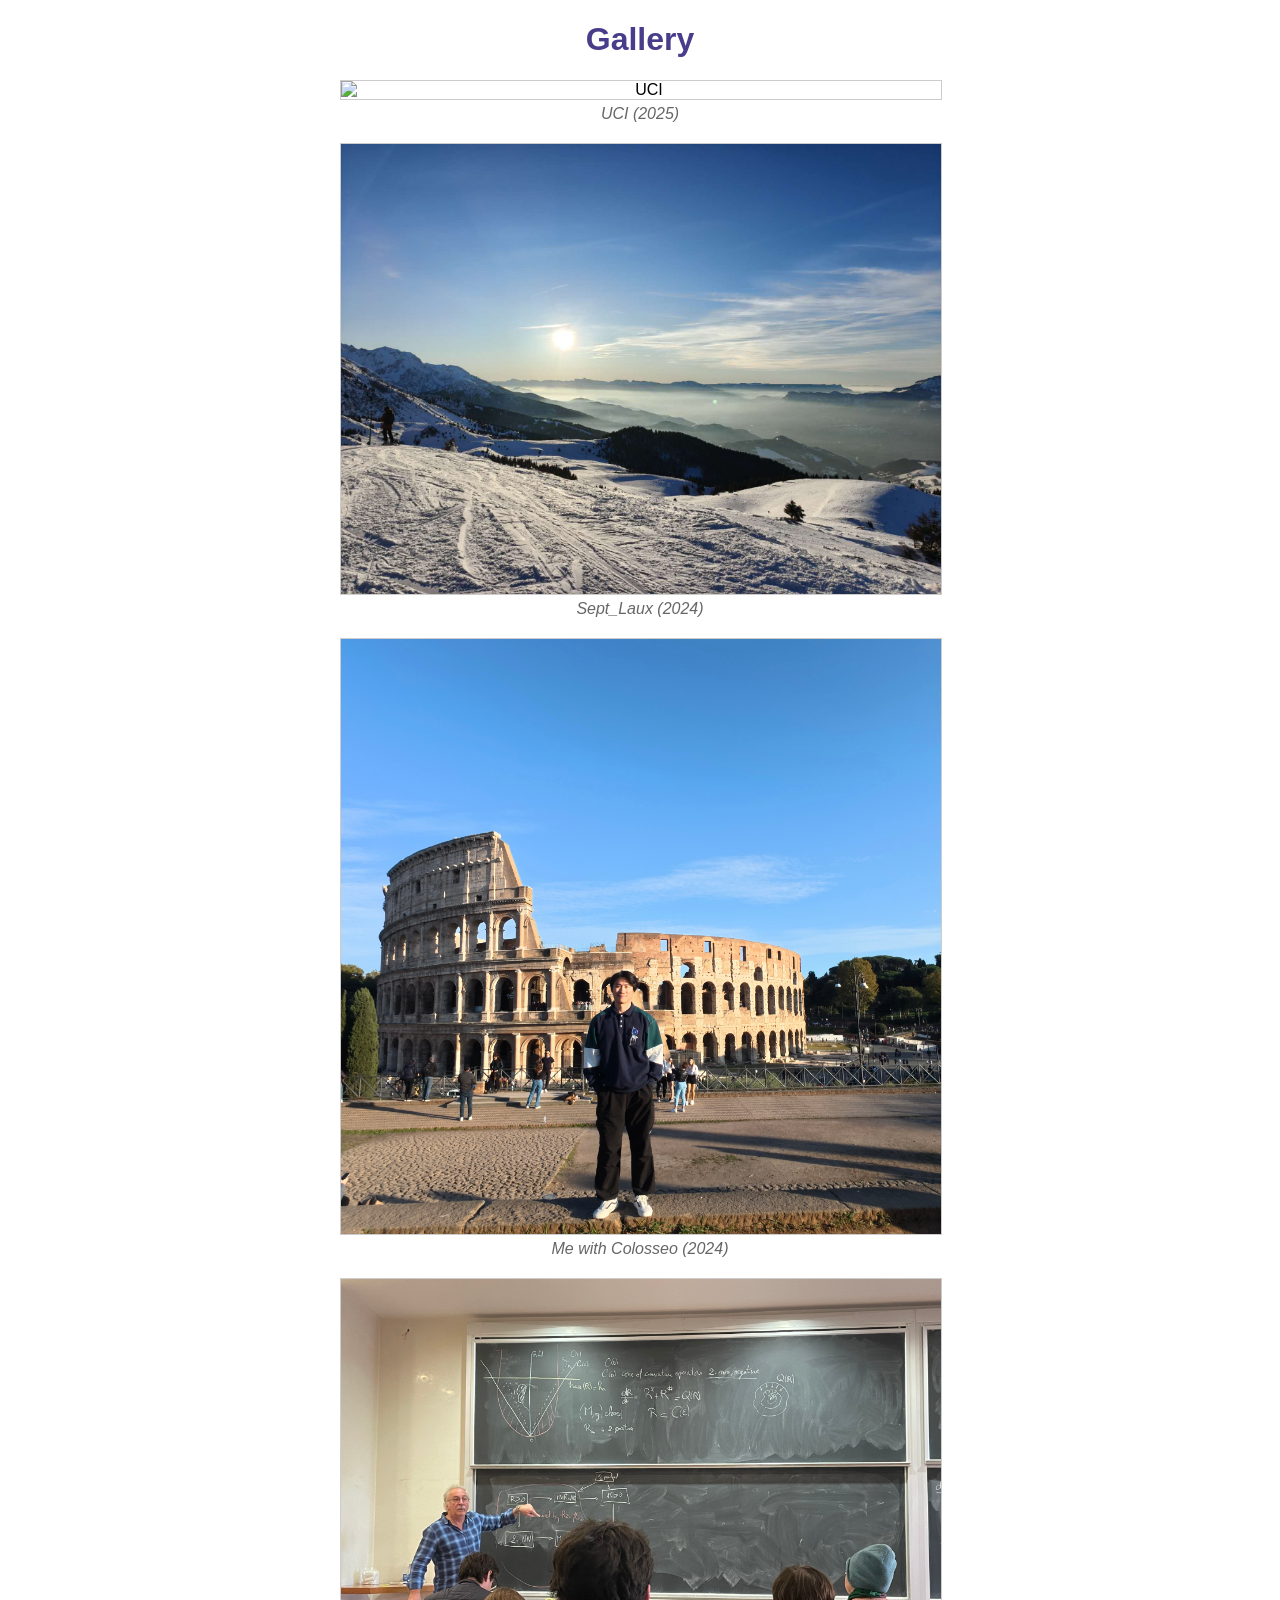
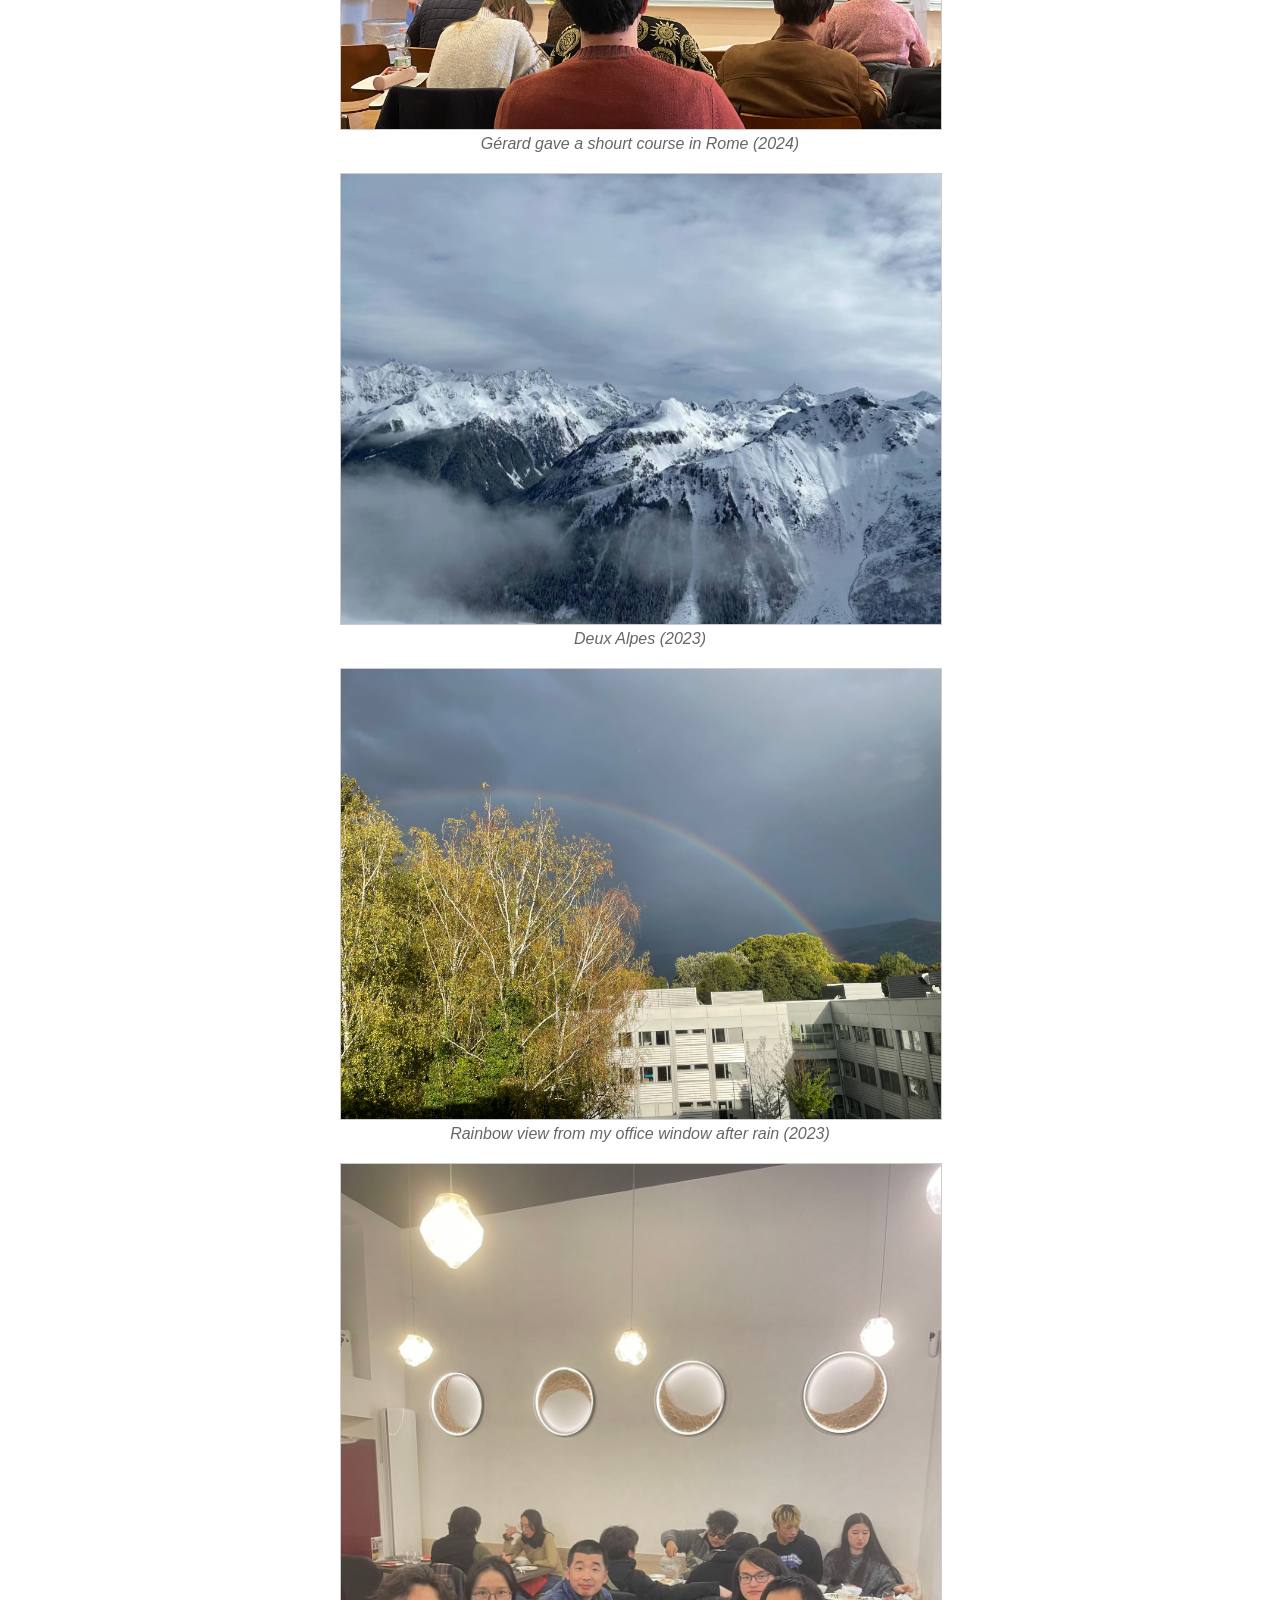
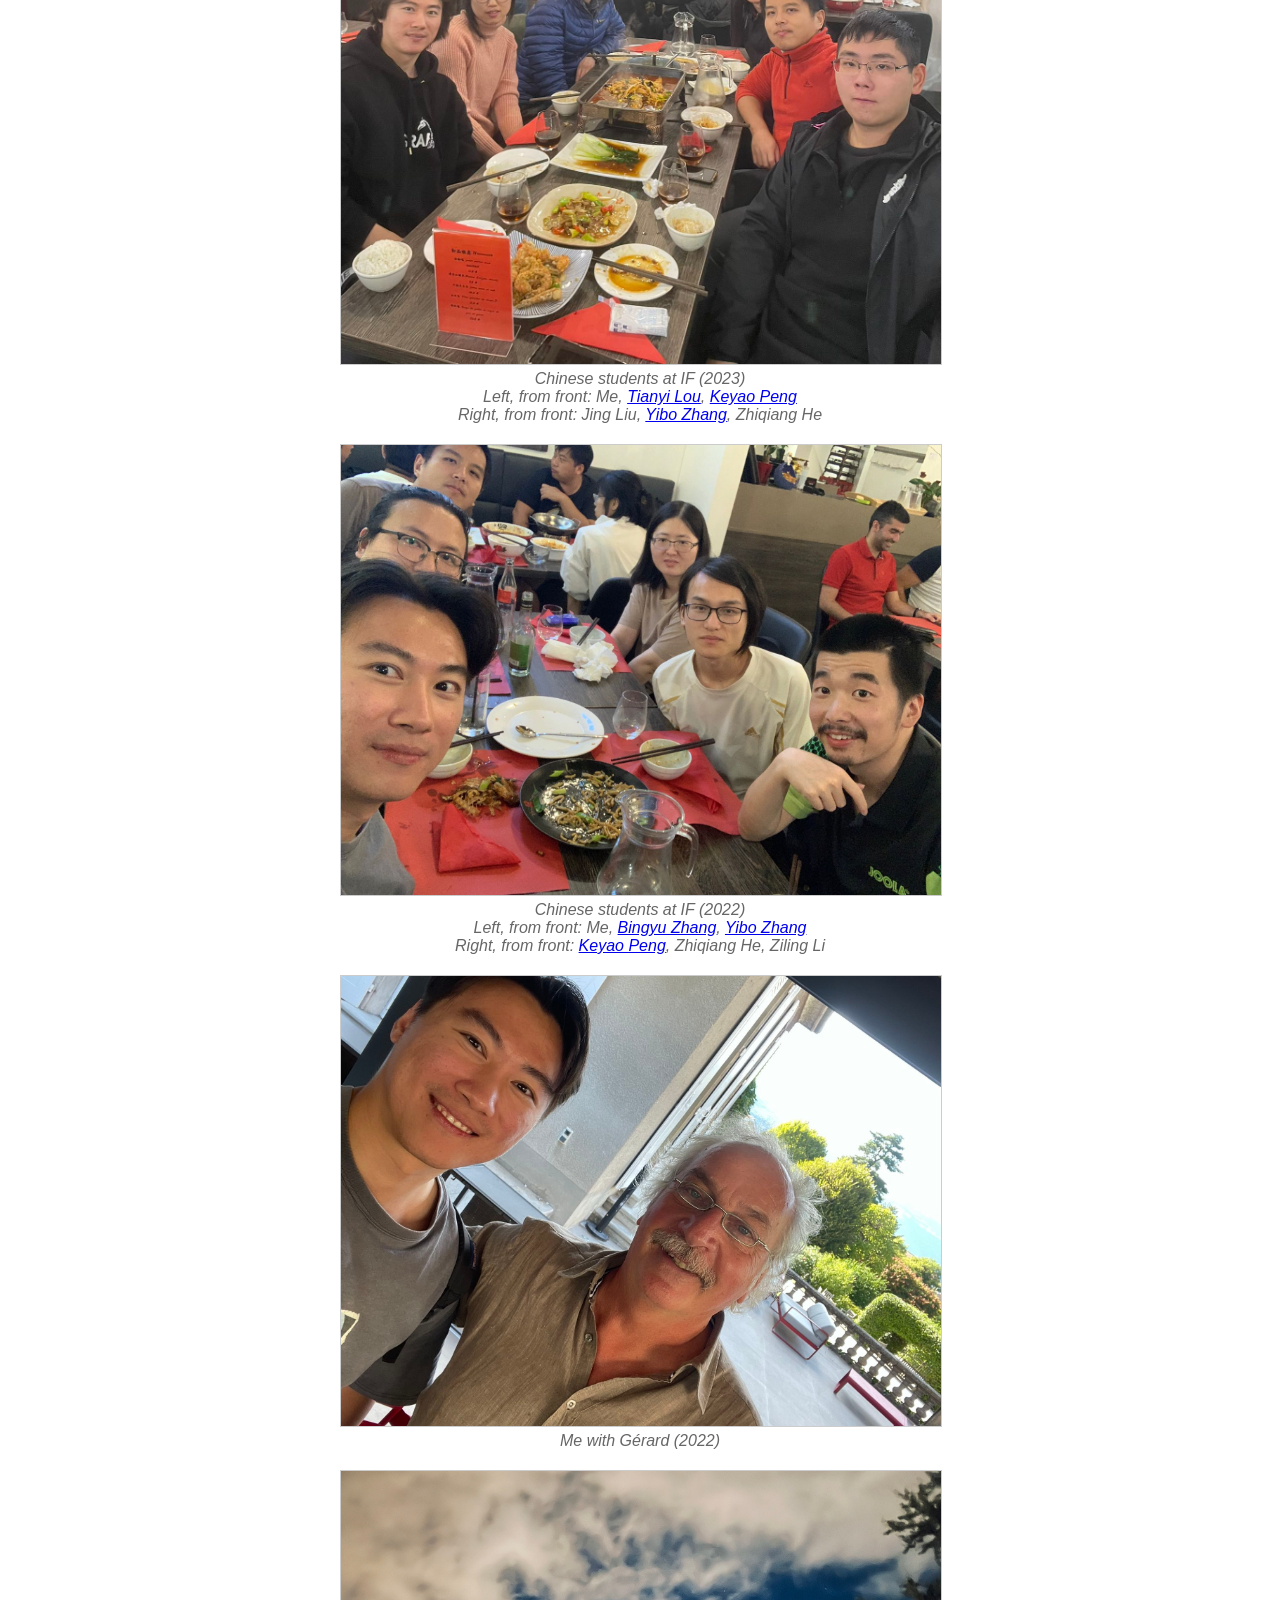
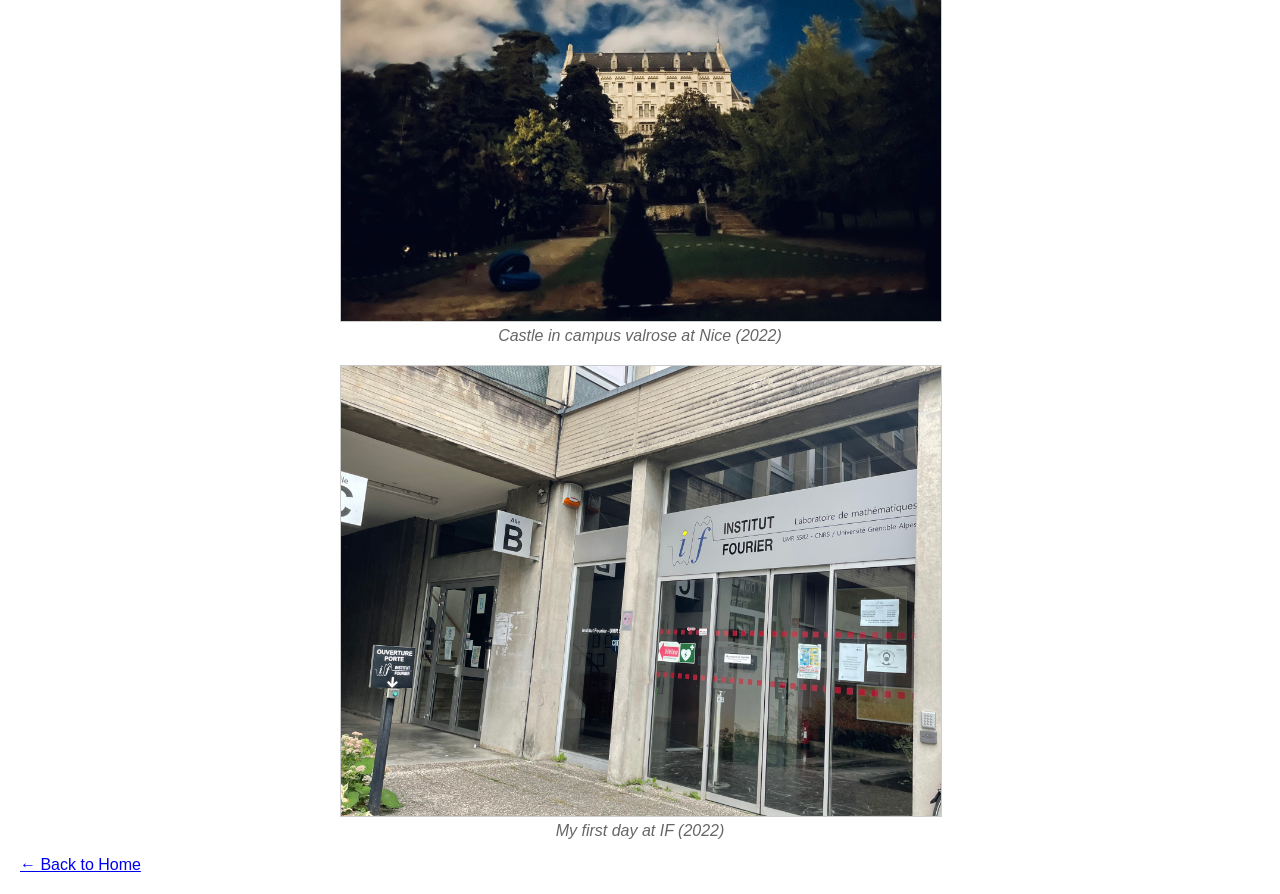
==== commit 709bbb8c: "Update gallery.html" ====
--- a/gallery.html
+++ b/gallery.html
@@ -6,11 +6,36 @@
   <style>
     body { font-family: sans-serif; background-color: white; margin: 20px; }
     h1 { color: #483d8b; text-align: center; }
-    .gallery { display: flex; flex-direction: column; align-items: center; gap: 20px; }
-    .gallery figure { margin: 0; width: 100%; max-width: 800px; text-align: center; }
-    .gallery img { border: 1px solid #ccc; width: 100%; height: auto; display: block; }
-    .gallery figcaption { margin-top: 5px; font-style: italic; color: #666; }
-    a.back-link { display: block; text-align: center; margin-top: 30px; color: #483d8b; text-decoration: none; }
+    .gallery {
+      display: flex;
+      flex-direction: column;
+      align-items: center;
+      gap: 20px;
+    }
+    .gallery figure {
+      margin: 0 auto;
+      width: 90%;            /* 占视口宽度的90% */
+      max-width: 600px;      /* 限制最大宽度 */
+      text-align: center;
+    }
+    .gallery img {
+      border: 1px solid #ccc;
+      width: 100%;           /* 宽度铺满 figure 容器 */
+      height: auto;          /* 保持纵横比 */
+      display: block;
+    }
+    .gallery figcaption {
+      margin-top: 5px;
+      font-style: italic;
+      color: #666;
+    }
+    a.back-link {
+      display: block;
+      text-align: center;
+      margin-top: 30px;
+      color: #483d8b;
+      text-decoration: none;
+    }
     a.back-link:hover { text-decoration: underline; }
   </style>
 </head>
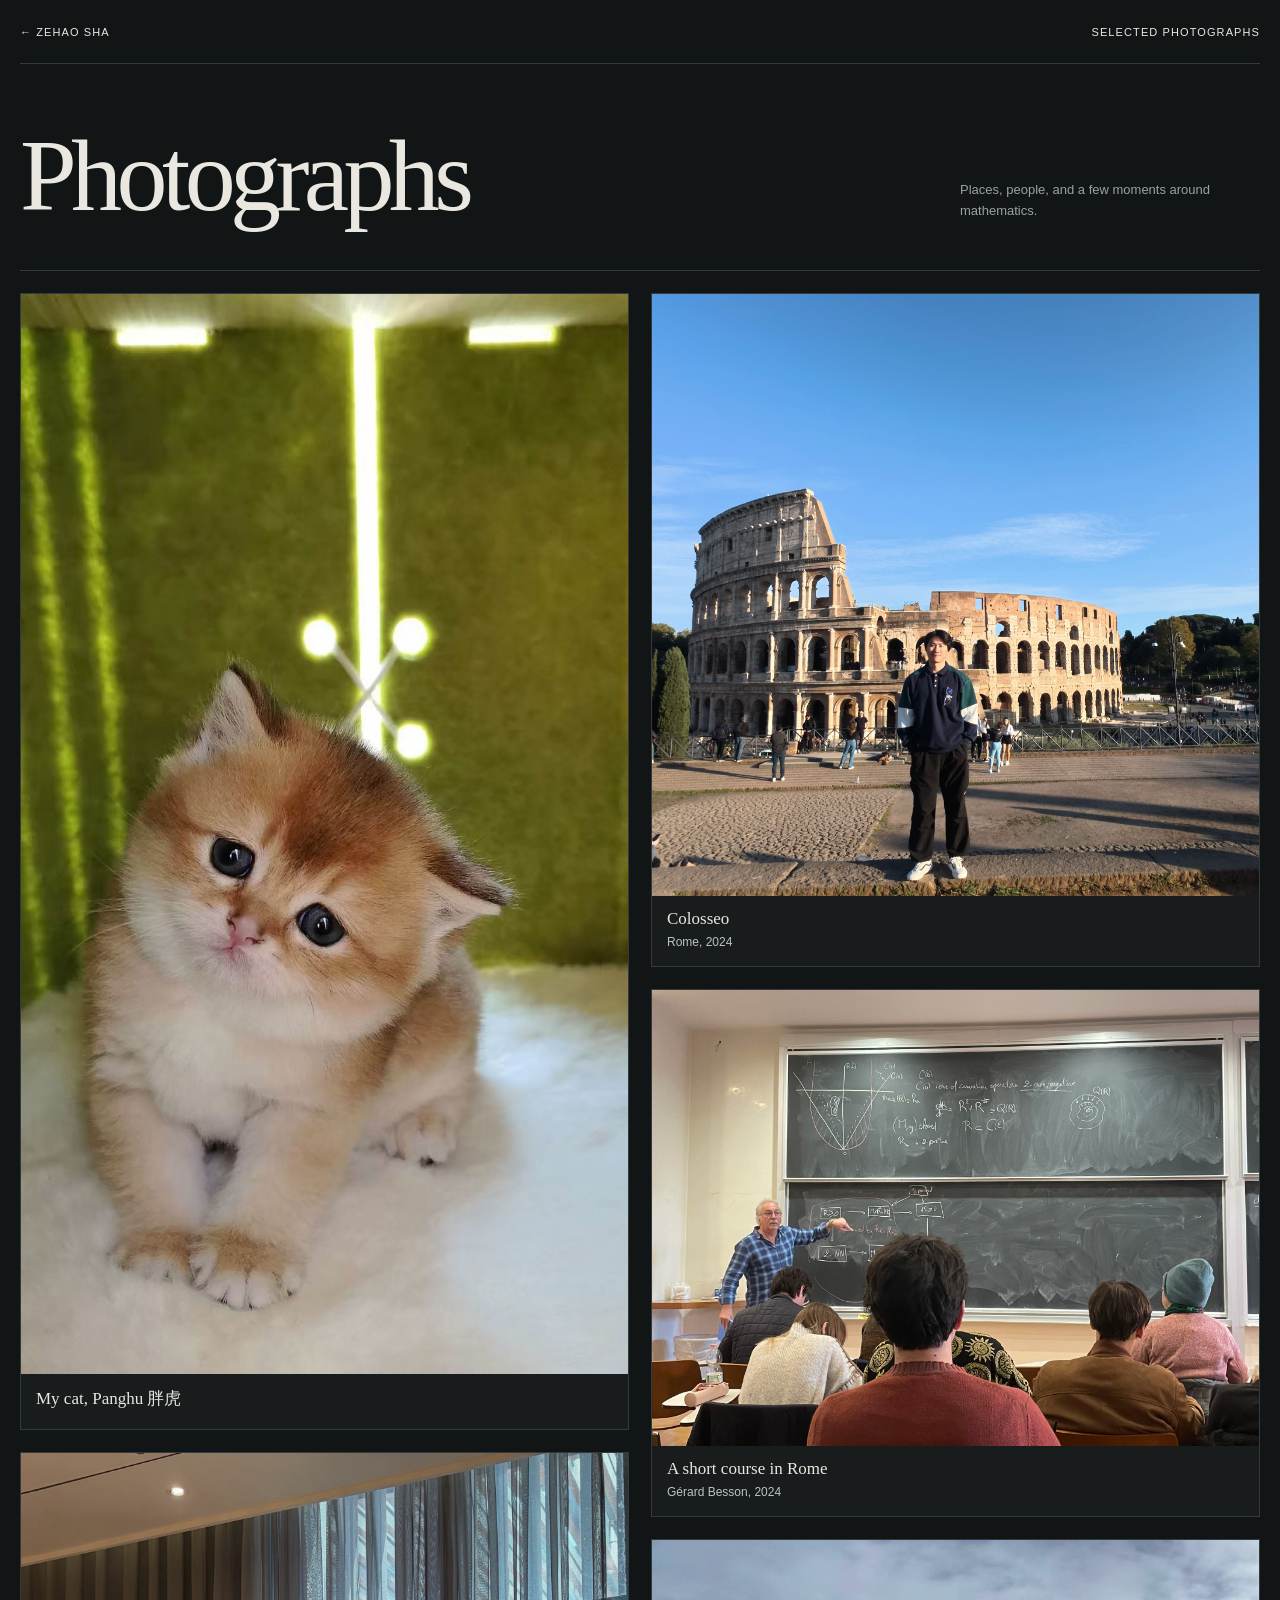
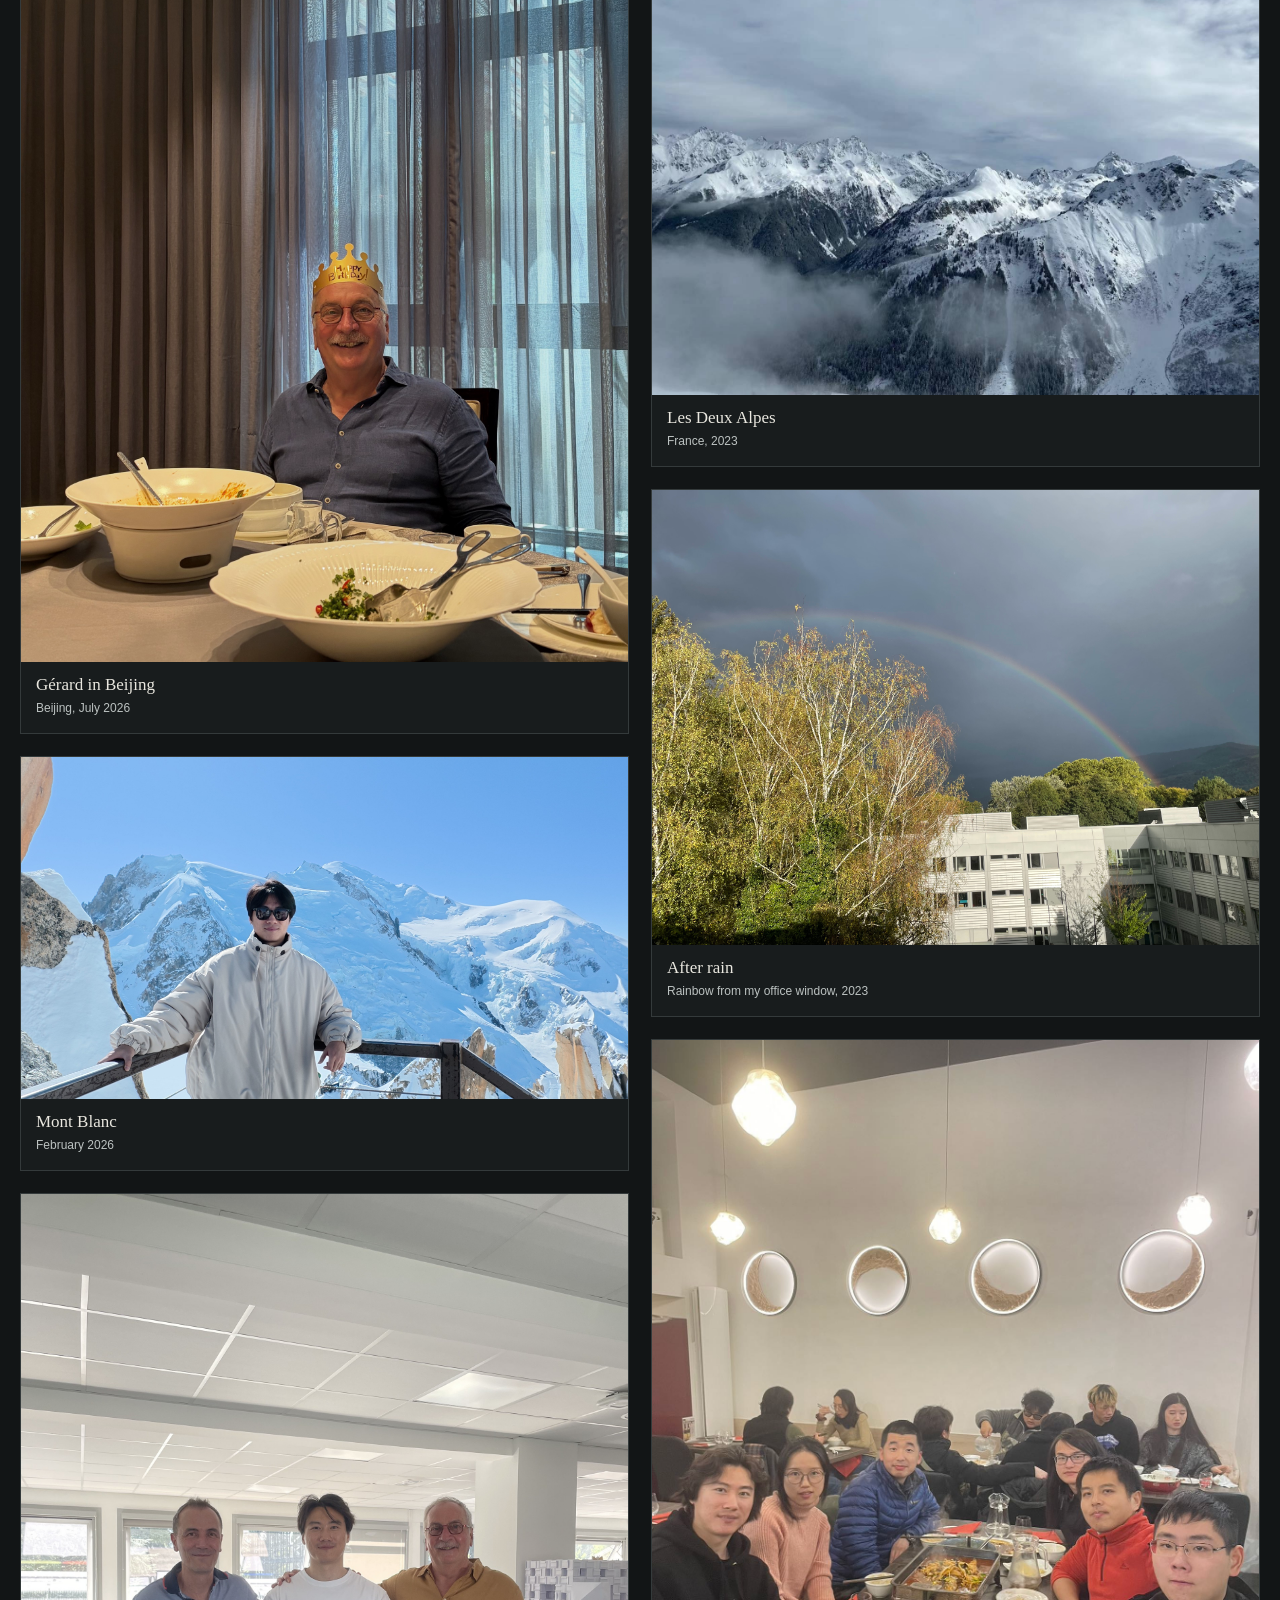
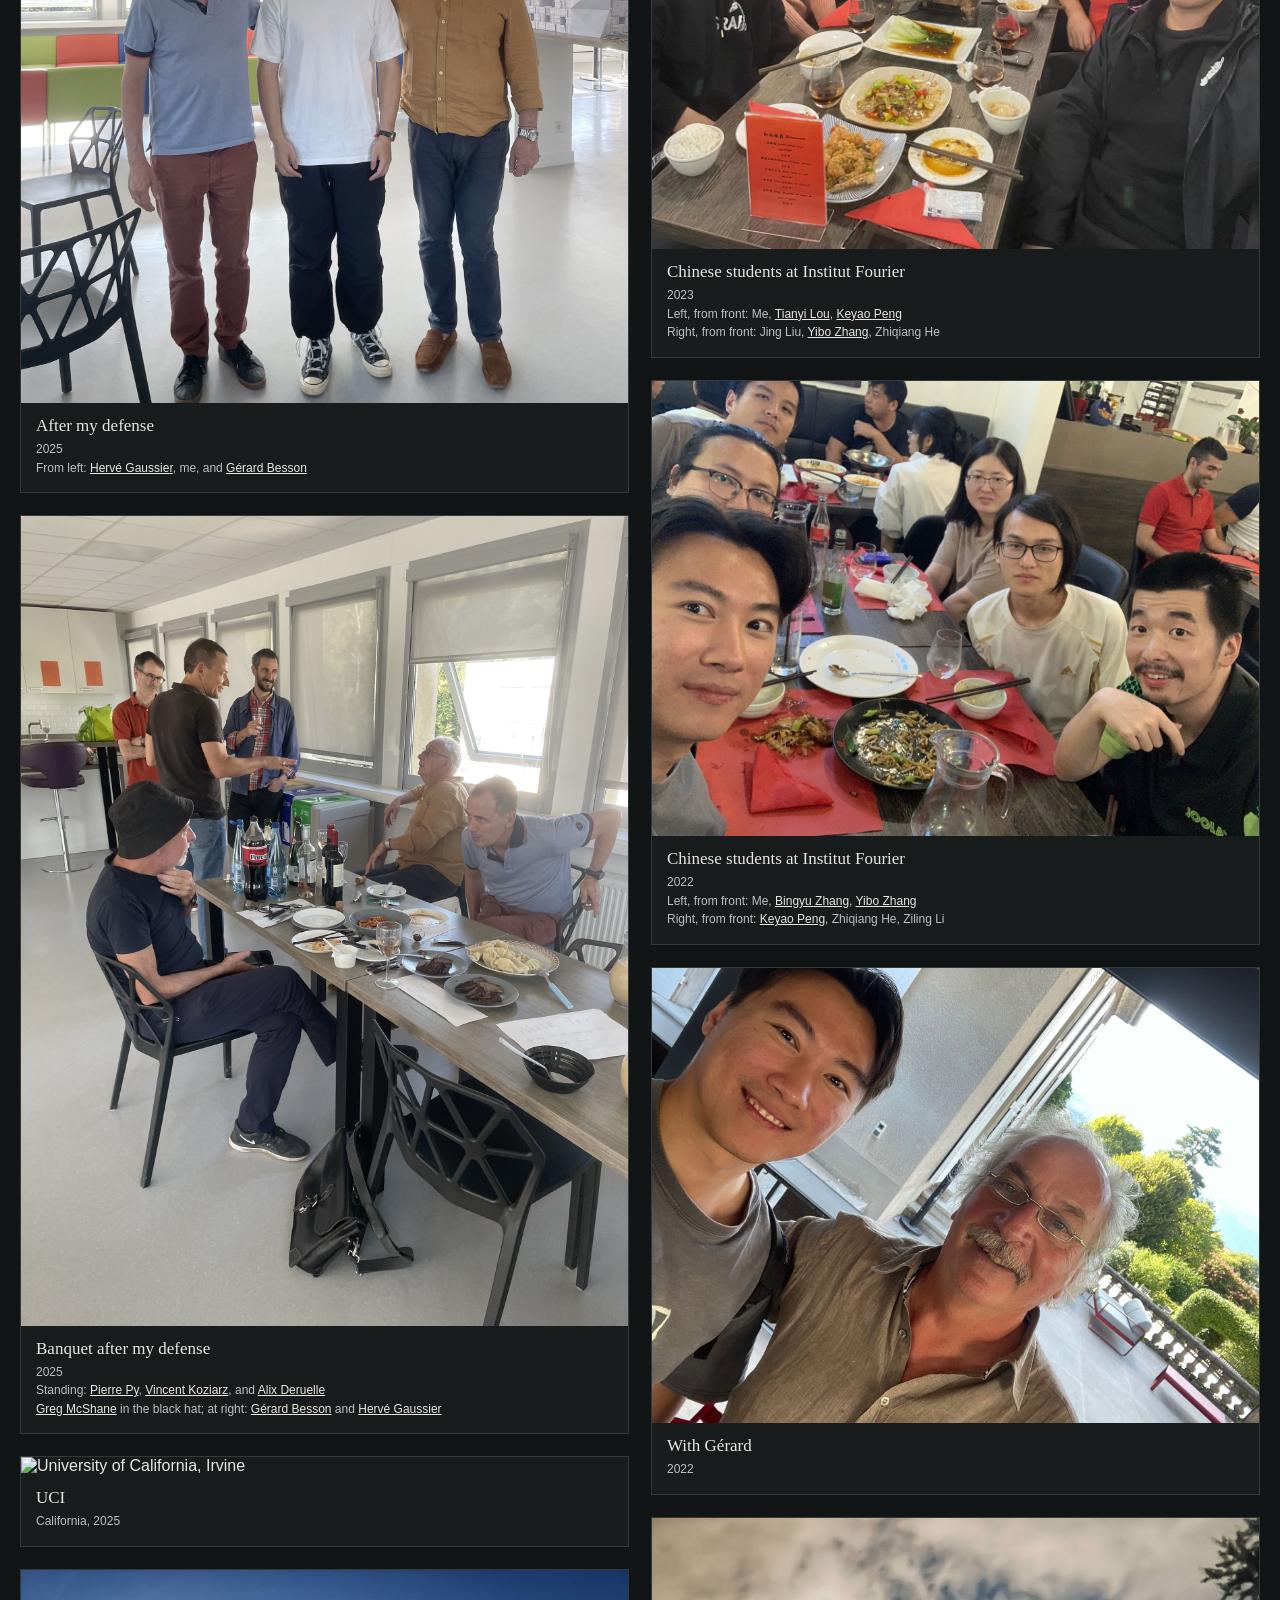
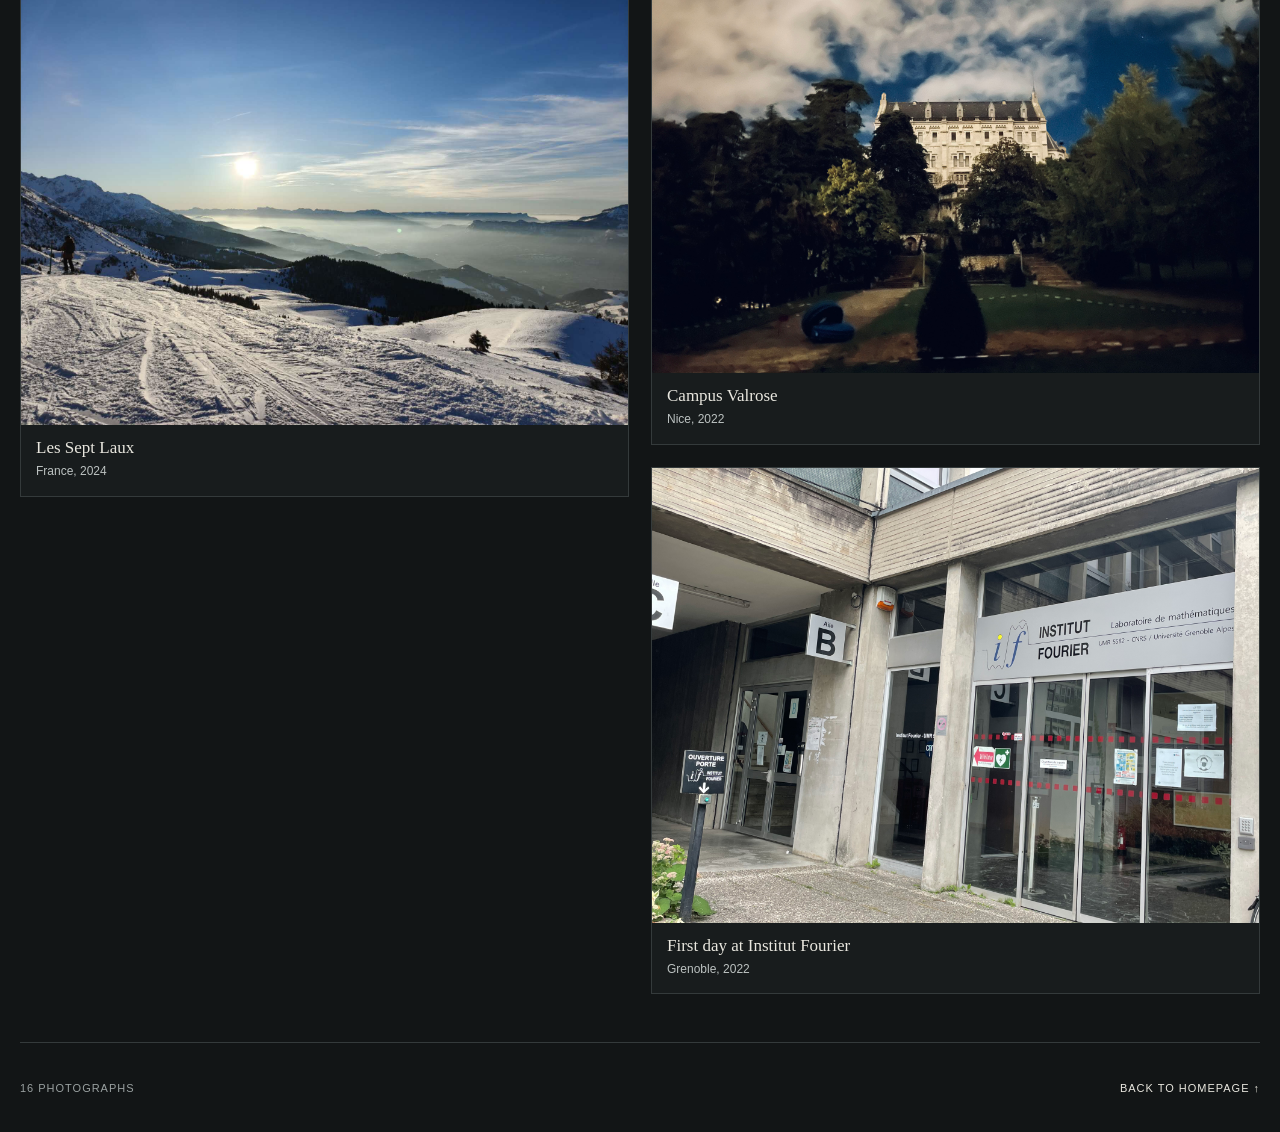
==== commit 9df2186b: "Add files via upload" ====
--- a/gallery.html
+++ b/gallery.html
@@ -1,113 +1,39 @@
-<!DOCTYPE html>
+<!doctype html>
 <html lang="en">
 <head>
-  <meta charset="UTF-8">
-  <title>Gallery - Zehao Sha</title>
+  <meta charset="utf-8">
+  <meta name="viewport" content="width=device-width, initial-scale=1">
+  <title>Photographs — Zehao Sha</title>
+  <meta name="description" content="Selected photographs from Zehao Sha's travels and academic life.">
   <style>
-    body { font-family: sans-serif; background-color: white; margin: 20px; }
-    h1 { color: #483d8b; text-align: center; }
-    .gallery {
-      display: flex;
-      flex-direction: column;
-      align-items: center;
-      gap: 20px;
-    }
-    .gallery figure {
-      margin: 0 auto;
-      width: 90%;            /* 占视口宽度的90% */
-      max-width: 600px;      /* 限制最大宽度 */
-      text-align: center;
-    }
-    .gallery img {
-      border: 1px solid #ccc;
-      width: 100%;           /* 宽度铺满 figure 容器 */
-      height: auto;          /* 保持纵横比 */
-      display: block;
-    }
-    .gallery figcaption {
-      margin-top: 5px;
-      font-style: italic;
-      color: #666;
-    }
-    a.back-link {
-      display: block;
-      text-align: center;
-      margin-top: 30px;
-      color: #483d8b;
-      text-decoration: none;
-    }
-    a.back-link:hover { text-decoration: underline; }
+    :root{--bg:#121516;--paper:#e9e7df;--muted:#9aa1a1;--line:#343a3b;--accent:#c7b47c}
+    *{box-sizing:border-box}html{scroll-behavior:smooth}body{margin:0;background:var(--bg);color:var(--paper);font-family:Arial,Helvetica,sans-serif}.page{width:min(1280px,calc(100% - 40px));margin:auto}.topbar{height:64px;border-bottom:1px solid var(--line);display:flex;align-items:center;justify-content:space-between;font-size:11px;text-transform:uppercase;letter-spacing:.1em}.topbar a{color:var(--paper);text-decoration:none}.topbar a:hover{color:var(--accent)}.header{padding:66px 0 48px;display:grid;grid-template-columns:1fr 300px;gap:50px;align-items:end}.header h1{font:400 clamp(48px,8vw,102px)/.9 Georgia,"Times New Roman",serif;letter-spacing:-.055em;margin:0}.header p{color:var(--muted);font-size:13px;line-height:1.6;margin:0}.gallery{columns:2 430px;column-gap:22px;border-top:1px solid var(--line);padding-top:22px}.gallery figure{break-inside:avoid;margin:0 0 22px;background:#181c1d;border:1px solid var(--line)}.gallery img{display:block;width:100%;height:auto;filter:saturate(.92);transition:filter .25s,opacity .25s}.gallery figure:hover img{filter:saturate(1.05)}.gallery figcaption{padding:13px 15px 15px;color:#bcc2c1;font:12px/1.55 Arial,Helvetica,sans-serif}.gallery figcaption a{color:var(--paper)}.gallery figcaption strong{display:block;color:var(--paper);font:400 17px Georgia,"Times New Roman",serif;margin-bottom:4px}.footer{margin-top:48px;border-top:1px solid var(--line);min-height:90px;display:flex;align-items:center;justify-content:space-between;color:var(--muted);font-size:11px;text-transform:uppercase;letter-spacing:.09em}.footer a{color:var(--paper);text-decoration:none}.footer a:hover{color:var(--accent)}
+    @media(max-width:720px){.page{width:calc(100% - 24px)}.header{grid-template-columns:1fr;padding:45px 0 35px;gap:22px}.gallery{columns:1}.topbar span:last-child{display:none}}
   </style>
 </head>
 <body>
-  <h1>Gallery</h1>
-  <div class="gallery">
-
-    <figure>
-      <img src="gallery/UCI.jpg" alt="UCI">
-      <figcaption>UCI (2025)</figcaption>
-    </figure>
-    
-    <figure>
-      <img src="gallery/Sept_Laux.jpg" alt="Sept Laux">
-      <figcaption>Sept_Laux (2024)</figcaption>
-    </figure>
-
-    <figure>
-      <img src="gallery/colosseo.jpg" alt="Colosseo">
-      <figcaption>Me with Colosseo (2024)</figcaption>
-    </figure>
-    
-    <figure>
-      <img src="gallery/Gerard_Rome_Nov_2024.jpg" alt="Gérard">
-      <figcaption>Gérard gave a shourt course in Rome (2024)</figcaption>
-    </figure>
-
-    <figure>
-      <img src="gallery/deux_alpes.jpg" alt="Deux Alpes">
-      <figcaption>Deux Alpes (2023)</figcaption>
-    </figure>
-    
-    <figure>
-      <img src="gallery/rainbow.jpg" alt="Rainbow">
-      <figcaption>Rainbow view from my office window after rain (2023)</figcaption>
-    </figure>
-    
-    <figure>
-      <img src="gallery/IF2023.jpg" alt="Chinese students at IF 2">
-       <figcaption>
-        Chinese students at IF (2023)<br>
-        Left, from front: Me, <a href="https://sites.google.com/view/tianyilou/">Tianyi Lou</a>, <a href="https://iamcxds.github.io/">Keyao Peng</a><br>
-        Right, from front: Jing Liu, <a href="https://ahdoc.github.io/yibozhang/me.html">Yibo Zhang</a>, Zhiqiang He
-      </figcaption>
-    </figure>
-    
-    <figure>
-      <img src="gallery/IF2022.jpg" alt="Chinese students at IF 1">
-       <figcaption>
-        Chinese students at IF (2022)<br>
-        Left, from front: Me, <a href="https://byzhang.cn/">Bingyu Zhang</a>, <a href="https://ahdoc.github.io/yibozhang/me.html">Yibo Zhang</a><br>
-        Right, from front: <a href="https://iamcxds.github.io/">Keyao Peng</a>, Zhiqiang He, Ziling Li
-      </figcaption>
-    </figure>
-    
-    <figure>
-      <img src="gallery/Sha_Besson_2022.jpg" alt="Me with Gérard">
-      <figcaption>Me with Gérard (2022)</figcaption>
-    </figure>
-    
-    <figure>
-      <img src="gallery/castle_valrose.jpg" alt="Castle">
-      <figcaption>Castle in campus valrose at Nice (2022)</figcaption>
-    </figure>
-    
-    <figure>
-      <img src="gallery/first_day_if.jpg" alt="IF">
-      <figcaption>My first day at IF (2022)</figcaption>
-    </figure>
-    <!-- 根据需要添加更多图片 -->
+  <div class="page">
+    <nav class="topbar"><a href="index.html">← Zehao Sha</a><span>Selected photographs</span></nav>
+    <header class="header"><h1>Photographs</h1><p>Places, people, and a few moments around mathematics.</p></header>
+    <main class="gallery">
+      <figure><img src="gallery/b4063965651ff8431506dcd3be59e79b-web.jpg" alt="Panghu, Zehao Sha's cat" fetchpriority="high"><figcaption><strong>My cat, Panghu 胖虎</strong></figcaption></figure>
+      <figure><img src="gallery/76C1984C-20C7-43B2-B8AA-591DA95F4025-web.jpg" alt="Gérard Besson at dinner in Beijing" loading="lazy"><figcaption><strong>Gérard in Beijing</strong>Beijing, July 2026</figcaption></figure>
+      <figure><img src="gallery/1c0971ff912961ed6e489b1daa2d2561-web.jpg" alt="Zehao Sha in front of Mont Blanc" loading="lazy"><figcaption><strong>Mont Blanc</strong>February 2026</figcaption></figure>
+      <figure><img src="gallery/IMG_8634-web.jpg" alt="Hervé Gaussier, Zehao Sha, and Gérard Besson after Zehao Sha's defense" loading="lazy"><figcaption><strong>After my defense</strong>2025<br>From left: <a href="https://www-fourier.univ-grenoble-alpes.fr/~gaussier/">Hervé Gaussier</a>, me, and <a href="https://www-fourier.ujf-grenoble.fr/~besson/">Gérard Besson</a></figcaption></figure>
+      <figure><img src="gallery/IMG_8629-web.jpg" alt="Banquet after Zehao Sha's defense" loading="lazy"><figcaption><strong>Banquet after my defense</strong>2025<br>Standing: <a href="https://www-fourier.univ-grenoble-alpes.fr/~py/">Pierre Py</a>, <a href="https://www.math.u-bordeaux.fr/~vkoziarz/">Vincent Koziarz</a>, and <a href="https://www.imo.universite-paris-saclay.fr/fr/perso/alix-deruelle/">Alix Deruelle</a><br><a href="https://macbuse.github.io/">Greg McShane</a> in the black hat; at right: <a href="https://www-fourier.ujf-grenoble.fr/~besson/">Gérard Besson</a> and <a href="https://www-fourier.univ-grenoble-alpes.fr/~gaussier/">Hervé Gaussier</a></figcaption></figure>
+      <figure><img src="https://ricciflow19.github.io/gallery/UCI.jpg" alt="University of California, Irvine" loading="lazy"><figcaption><strong>UCI</strong>California, 2025</figcaption></figure>
+      <figure><img src="https://ricciflow19.github.io/gallery/Sept_Laux.jpg" alt="Sept Laux landscape" loading="lazy"><figcaption><strong>Les Sept Laux</strong>France, 2024</figcaption></figure>
+      <figure><img src="https://ricciflow19.github.io/gallery/colosseo.jpg" alt="Zehao Sha at the Colosseum" loading="lazy"><figcaption><strong>Colosseo</strong>Rome, 2024</figcaption></figure>
+      <figure><img src="https://ricciflow19.github.io/gallery/Gerard_Rome_Nov_2024.jpg" alt="Gérard Besson giving a short course in Rome" loading="lazy"><figcaption><strong>A short course in Rome</strong>Gérard Besson, 2024</figcaption></figure>
+      <figure><img src="https://ricciflow19.github.io/gallery/deux_alpes.jpg" alt="Les Deux Alpes" loading="lazy"><figcaption><strong>Les Deux Alpes</strong>France, 2023</figcaption></figure>
+      <figure><img src="https://ricciflow19.github.io/gallery/rainbow.jpg" alt="Rainbow seen from an office window" loading="lazy"><figcaption><strong>After rain</strong>Rainbow from my office window, 2023</figcaption></figure>
+      <figure><img src="https://ricciflow19.github.io/gallery/IF2023.jpg" alt="Chinese students at Institut Fourier in 2023" loading="lazy"><figcaption><strong>Chinese students at Institut Fourier</strong>2023<br>Left, from front: Me, <a href="https://sites.google.com/view/tianyilou/">Tianyi Lou</a>, <a href="https://iamcxds.github.io/">Keyao Peng</a><br>Right, from front: Jing Liu, <a href="https://ahdoc.github.io/yibozhang/me.html">Yibo Zhang</a>, Zhiqiang He</figcaption></figure>
+      <figure><img src="https://ricciflow19.github.io/gallery/IF2022.jpg" alt="Chinese students at Institut Fourier in 2022" loading="lazy"><figcaption><strong>Chinese students at Institut Fourier</strong>2022<br>Left, from front: Me, <a href="https://byzhang.cn/">Bingyu Zhang</a>, <a href="https://ahdoc.github.io/yibozhang/me.html">Yibo Zhang</a><br>Right, from front: <a href="https://iamcxds.github.io/">Keyao Peng</a>, Zhiqiang He, Ziling Li</figcaption></figure>
+      <figure><img src="https://ricciflow19.github.io/gallery/Sha_Besson_2022.jpg" alt="Zehao Sha with Gérard Besson" loading="lazy"><figcaption><strong>With Gérard</strong>2022</figcaption></figure>
+      <figure><img src="https://ricciflow19.github.io/gallery/castle_valrose.jpg" alt="Castle on the Valrose campus in Nice" loading="lazy"><figcaption><strong>Campus Valrose</strong>Nice, 2022</figcaption></figure>
+      <figure><img src="https://ricciflow19.github.io/gallery/first_day_if.jpg" alt="First day at Institut Fourier" loading="lazy"><figcaption><strong>First day at Institut Fourier</strong>Grenoble, 2022</figcaption></figure>
+    </main>
+    <footer class="footer"><span>16 photographs</span><a href="index.html">Back to homepage ↑</a></footer>
   </div>
-
-  <p><a href="index.html">← Back to Home</a></p>
 </body>
 </html>
